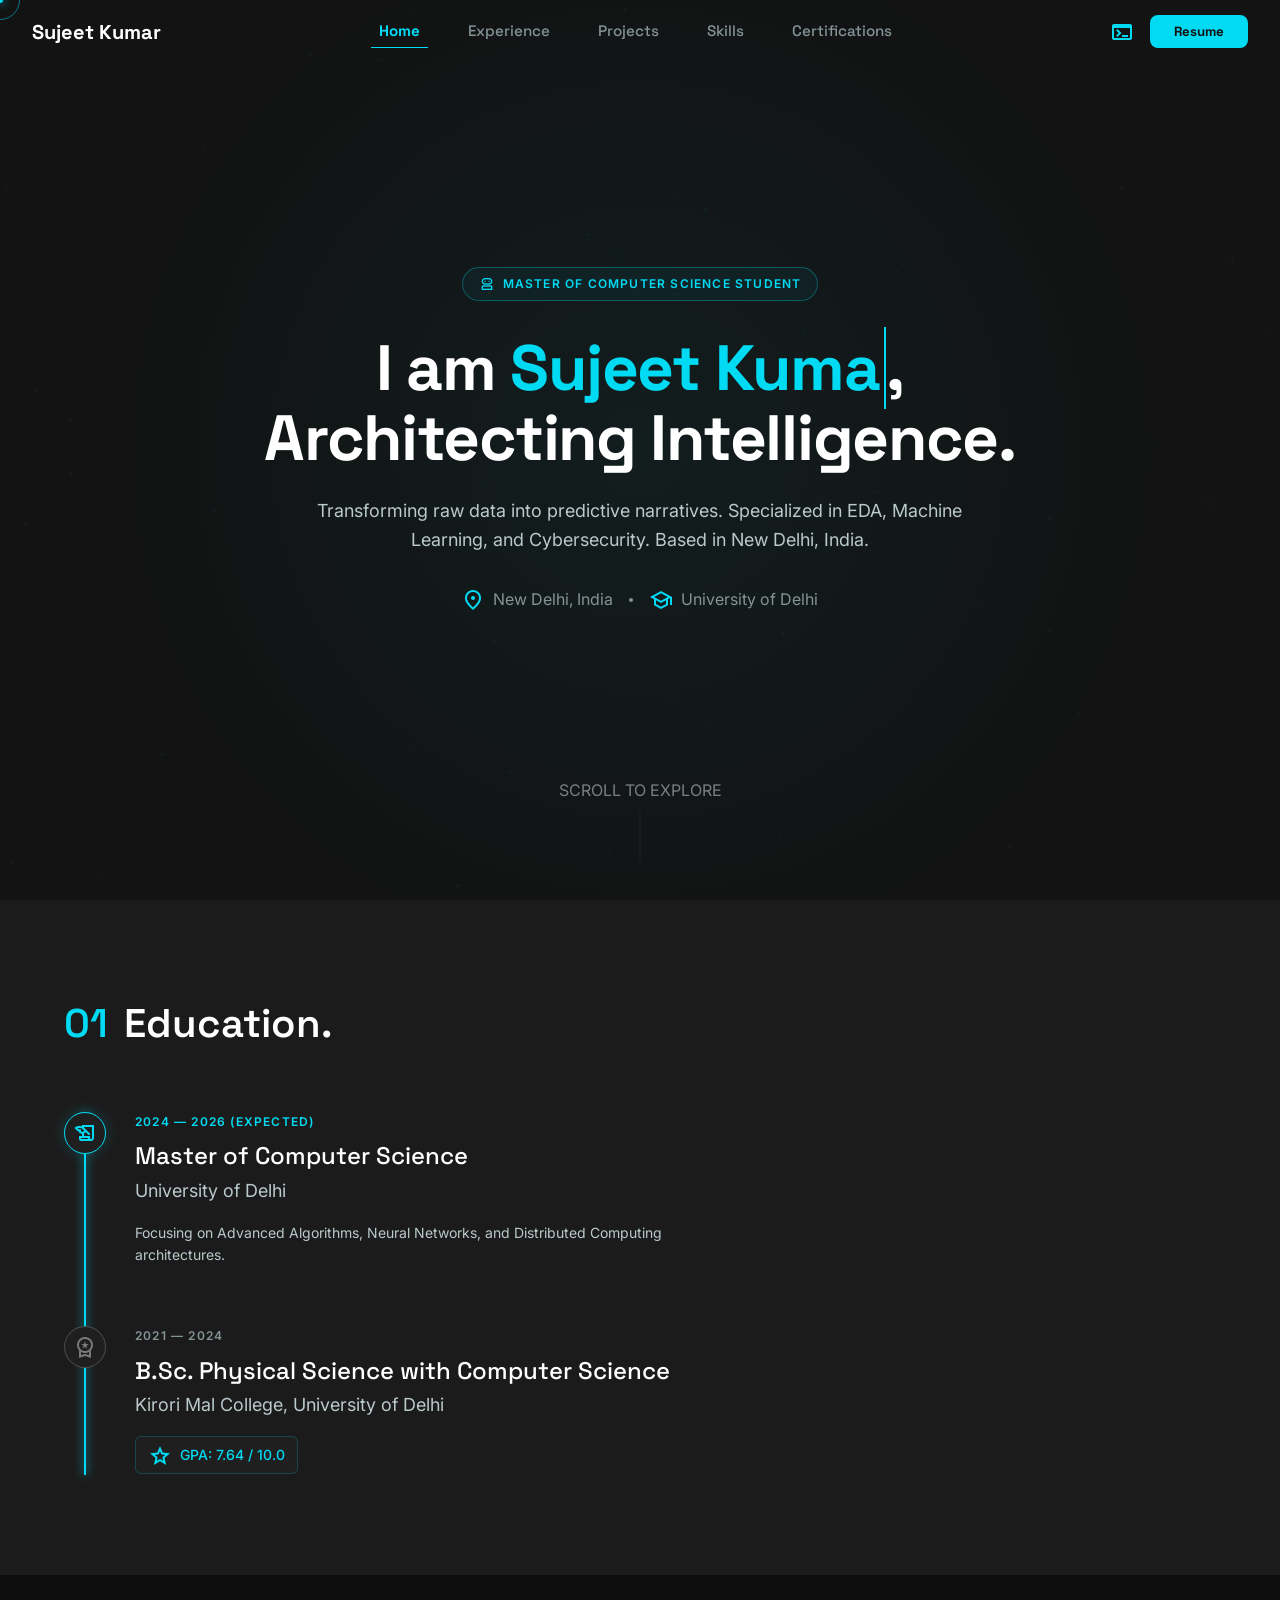
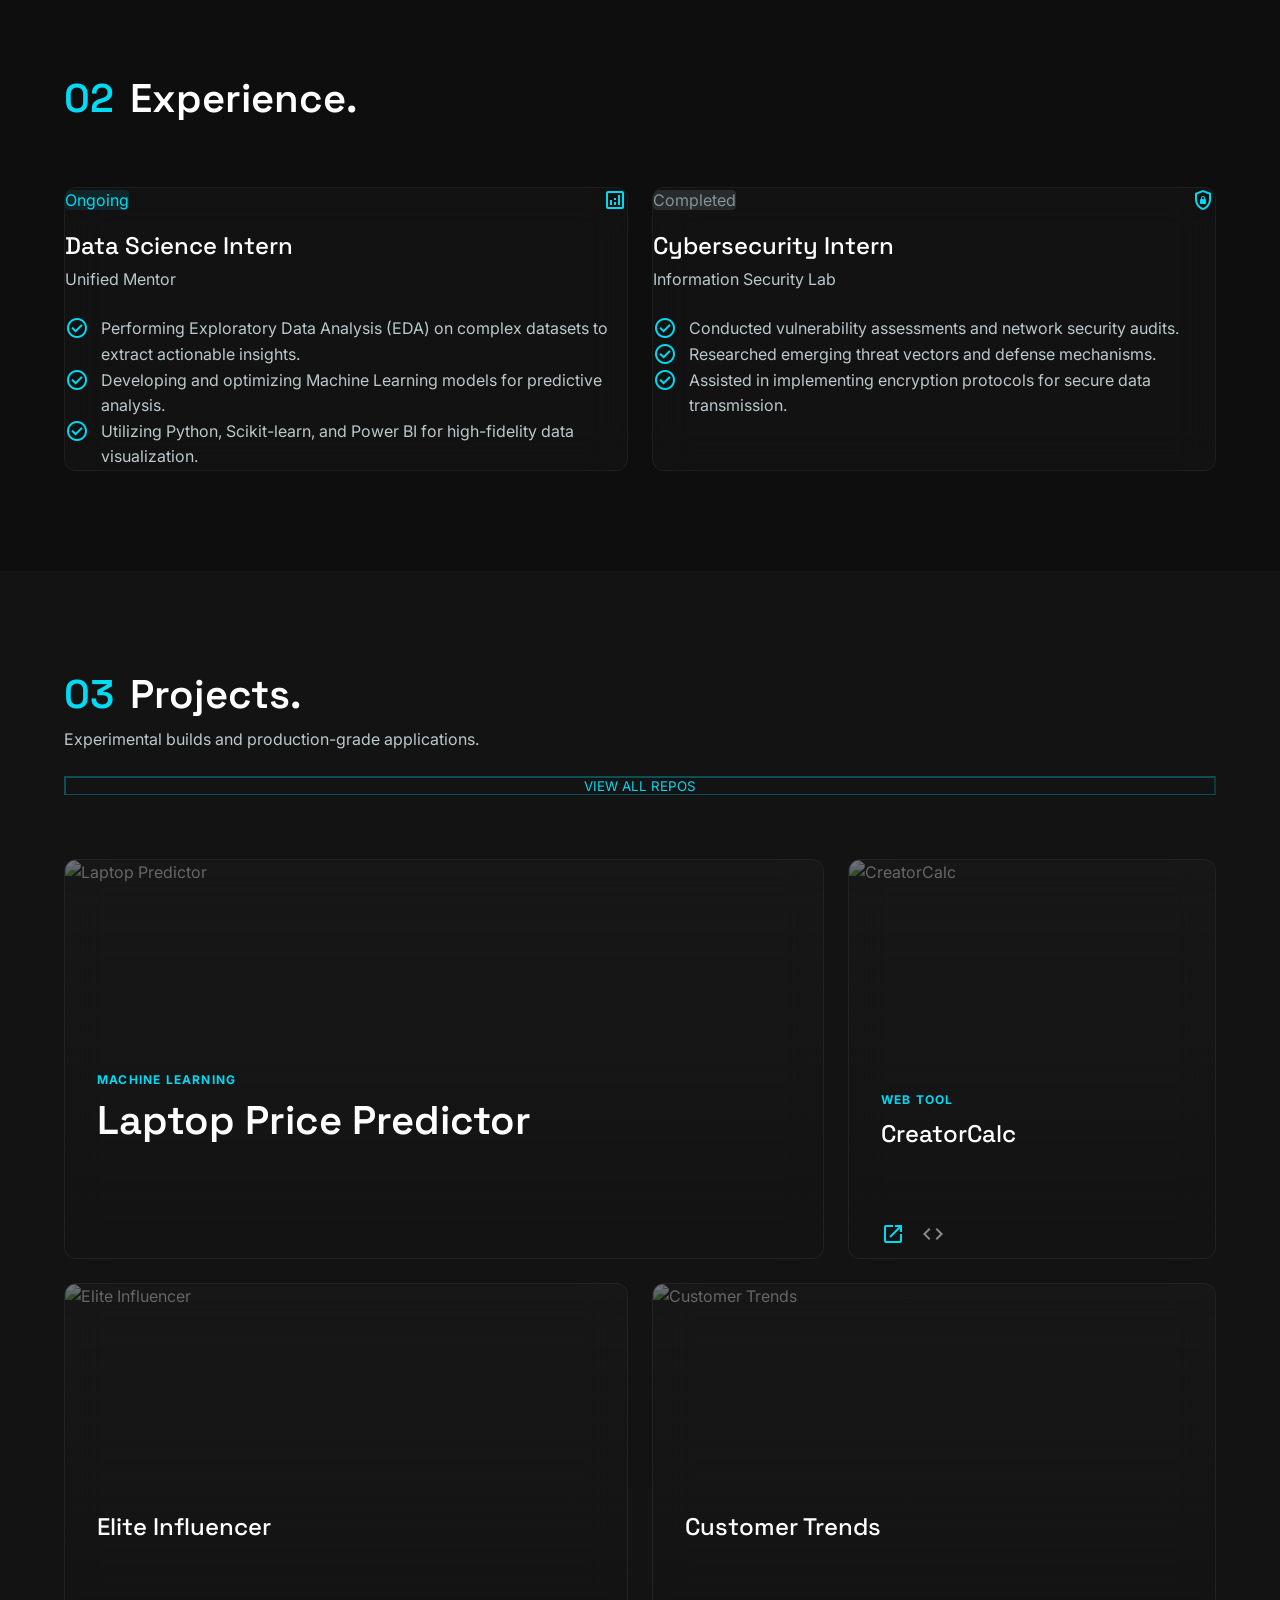
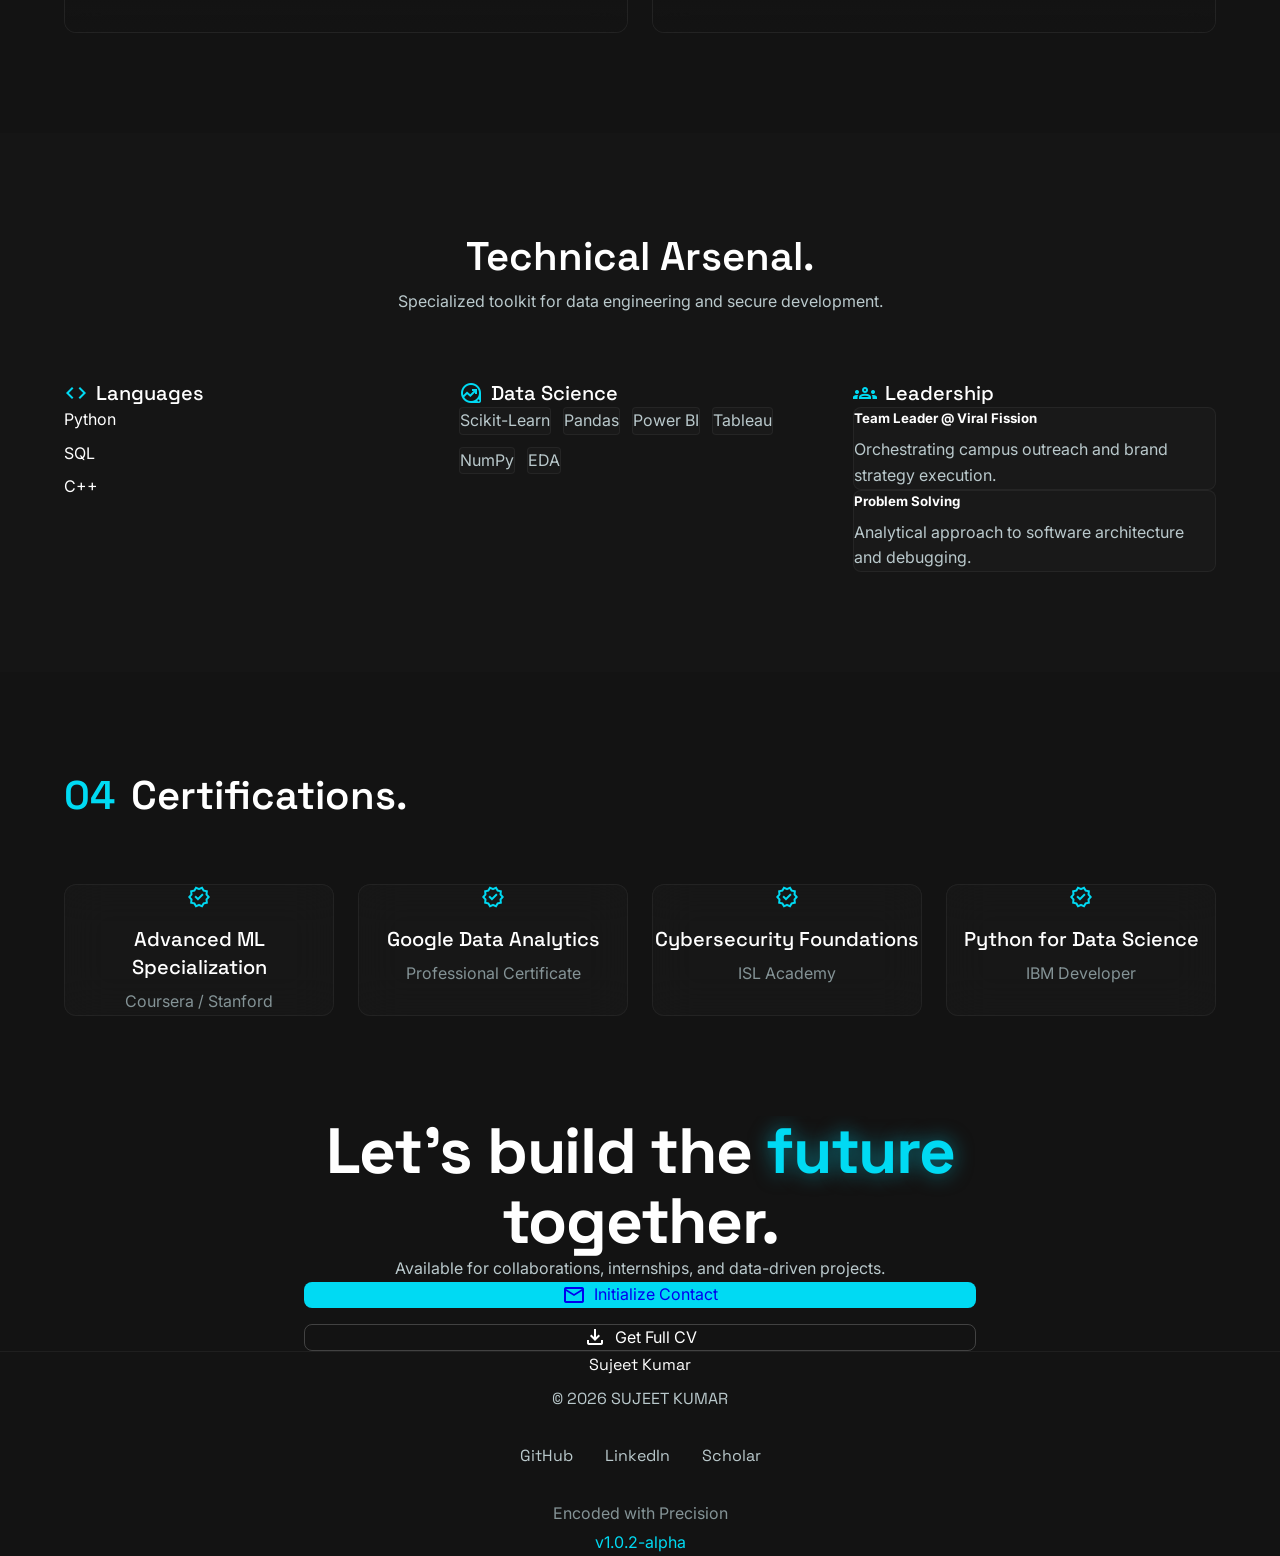
==== index.html @ 9263937b "Initial commit - Neural Core Portfolio" ====
<!DOCTYPE html>
<html lang="en" class="dark">
<head>
    <meta charset="UTF-8">
    <meta name="viewport" content="width=device-width, initial-scale=1.0">
    <title>Sujeet Kumar | AI Portfolio</title>
    <link href="https://fonts.googleapis.com/css2?family=Space+Grotesk:wght@300;400;500;600;700&family=Inter:wght@400;500;600&display=swap" rel="stylesheet">
    <link href="https://fonts.googleapis.com/css2?family=Material+Symbols+Outlined:wght,FILL@100..700,0..1&display=swap" rel="stylesheet">
    <link rel="stylesheet" href="styles.css">
</head>
<body>
    <div class="cursor-dot"></div>
    <div class="cursor-outline"></div>
    
    <div class="bg-overlay"></div>
    <canvas id="bg-canvas"></canvas>

    <!-- Navigation -->
    <header class="navbar">
        <div class="nav-content">
            <div class="logo font-headline">Sujeet Kumar</div>
            <nav class="nav-links font-headline">
                <a href="#home" class="active">Home</a>
                <a href="#experience">Experience</a>
                <a href="#projects">Projects</a>
                <a href="#skills">Skills</a>
                <a href="#certifications">Certifications</a>
            </nav>
            <div class="nav-actions">
                <span class="material-symbols-outlined text-primary cursor-pointer terminal-icon hover-scale">terminal</span>
                <button class="btn primary-btn font-headline">Resume</button>
                <div class="menu-btn"><span class="hamburger"></span></div>
            </div>
        </div>
    </header>

    <main>
        <!-- Hero Section -->
        <section id="home" class="hero section-padding">
            <div class="hero-content reveal">
                <div class="badge font-inter glass-card hover-glow">
                    <span class="material-symbols-outlined">robot_2</span>
                    Master of Computer Science Student
                </div>
                <h1 class="headline-xl font-headline text-white mt-8 mb-6">
                    I am <span class="text-primary typing-text">Sujeet Kumar</span>,<br>Architecting Intelligence.
                </h1>
                <p class="body-lg text-muted max-w-2xl mx-auto font-inter">
                    Transforming raw data into predictive narratives. Specialized in EDA, Machine Learning, and Cybersecurity. Based in New Delhi, India.
                </p>
                <div class="hero-location font-inter reveal delay-1 mt-8 flex flex-wrap justify-center items-center gap-4 text-sm text-outline">
                    <div class="flex items-center gap-2"><span class="material-symbols-outlined text-primary text-lg">location_on</span> New Delhi, India</div>
                    <div class="dot"></div>
                    <div class="flex items-center gap-2"><span class="material-symbols-outlined text-primary text-lg">school</span> University of Delhi</div>
                </div>
            </div>
            <div class="scroll-indicator">
                <span class="font-inter text-xs tracking-widest text-muted">SCROLL TO EXPLORE</span>
                <div class="scroll-line mt-2">
                    <div class="scroll-line-fill"></div>
                </div>
            </div>
        </section>

        <!-- Education Section -->
        <section id="education" class="education section-padding bg-surface-container-low">
            <div class="max-w-container mx-auto">
                <h2 class="headline-lg font-headline text-white flex items-center gap-4 mb-16 reveal">
                    <span class="text-primary">01</span> Education.
                </h2>
                
                <div class="timeline">
                    <div class="timeline-line-anim"></div>
                    
                    <div class="timeline-item reveal tilt-card">
                        <div class="timeline-icon active-icon">
                            <span class="material-symbols-outlined text-primary">history_edu</span>
                        </div>
                        <div class="timeline-content">
                            <span class="timeline-date">2024 — 2026 (Expected)</span>
                            <h3 class="headline-md font-headline text-white">Master of Computer Science</h3>
                            <p class="body-lg font-inter text-muted mt-1">University of Delhi</p>
                            <p class="timeline-desc text-muted opacity-80">Focusing on Advanced Algorithms, Neural Networks, and Distributed Computing architectures.</p>
                        </div>
                    </div>
                    
                    <div class="timeline-item reveal delay-1 tilt-card">
                        <div class="timeline-icon">
                            <span class="material-symbols-outlined text-white-40">workspace_premium</span>
                        </div>
                        <div class="timeline-content">
                            <span class="timeline-date inactive">2021 — 2024</span>
                            <h3 class="headline-md font-headline text-white">B.Sc. Physical Science with Computer Science</h3>
                            <p class="body-lg font-inter text-muted mt-1">Kirori Mal College, University of Delhi</p>
                            <div class="gpa-badge">
                                <span class="material-symbols-outlined text-base">grade</span> GPA: 7.64 / 10.0
                            </div>
                        </div>
                    </div>
                </div>
                
            </div>
        </section>

        <!-- Experience Section -->
        <section id="experience" class="experience section-padding bg-surface-container-lowest">
            <div class="max-w-container mx-auto">
                <h2 class="headline-lg font-headline text-white flex items-center gap-4 mb-16 reveal">
                    <span class="text-primary">02</span> Experience.
                </h2>
                <div class="grid md-grid-2 gap-6">
                    <div class="glass-card exp-card p-8 rounded-xl reveal tilt-card hover-glow group transition-all duration-500 relative overflow-hidden">
                        <div class="flex justify-between items-start mb-6 relative z-10">
                            <div>
                                <span class="status-badge active font-inter text-xs font-bold uppercase tracking-widest bg-primary-10 text-primary px-3 py-1 rounded">Ongoing</span>
                                <h3 class="headline-md font-headline text-white mt-4">Data Science Intern</h3>
                                <p class="font-inter font-medium text-muted mt-1">Unified Mentor</p>
                            </div>
                            <span class="material-symbols-outlined text-primary text-4xl opacity-20 group-hover-opacity-100 transition-opacity">analytics</span>
                        </div>
                        <ul class="space-y-4 font-inter text-muted relative z-10 text-sm">
                            <li class="flex gap-3"><span class="material-symbols-outlined text-primary text-lg mt-0.5">check_circle</span> Performing Exploratory Data Analysis (EDA) on complex datasets to extract actionable insights.</li>
                            <li class="flex gap-3"><span class="material-symbols-outlined text-primary text-lg mt-0.5">check_circle</span> Developing and optimizing Machine Learning models for predictive analysis.</li>
                            <li class="flex gap-3"><span class="material-symbols-outlined text-primary text-lg mt-0.5">check_circle</span> Utilizing Python, Scikit-learn, and Power BI for high-fidelity data visualization.</li>
                        </ul>
                        <div class="card-glow"></div>
                    </div>
                    
                    <div class="glass-card exp-card p-8 rounded-xl reveal delay-1 tilt-card hover-glow group transition-all duration-500 relative overflow-hidden">
                        <div class="flex justify-between items-start mb-6 relative z-10">
                            <div>
                                <span class="status-badge completed font-inter text-xs font-bold uppercase tracking-widest bg-outline-20 text-outline px-3 py-1 rounded">Completed</span>
                                <h3 class="headline-md font-headline text-white mt-4">Cybersecurity Intern</h3>
                                <p class="font-inter font-medium text-muted mt-1">Information Security Lab</p>
                            </div>
                            <span class="material-symbols-outlined text-primary text-4xl opacity-20 group-hover-opacity-100 transition-opacity">shield_lock</span>
                        </div>
                        <ul class="space-y-4 font-inter text-muted relative z-10 text-sm">
                            <li class="flex gap-3"><span class="material-symbols-outlined text-primary text-lg mt-0.5">check_circle</span> Conducted vulnerability assessments and network security audits.</li>
                            <li class="flex gap-3"><span class="material-symbols-outlined text-primary text-lg mt-0.5">check_circle</span> Researched emerging threat vectors and defense mechanisms.</li>
                            <li class="flex gap-3"><span class="material-symbols-outlined text-primary text-lg mt-0.5">check_circle</span> Assisted in implementing encryption protocols for secure data transmission.</li>
                        </ul>
                        <div class="card-glow"></div>
                    </div>
                </div>
            </div>
        </section>

        <!-- Projects Section -->
        <section id="projects" class="projects section-padding">
            <div class="max-w-container mx-auto">
                <div class="flex flex-col md-flex-row justify-between items-end mb-16 reveal">
                    <div>
                        <h2 class="headline-lg font-headline text-white flex items-center gap-4">
                            <span class="text-primary">03</span> Projects.
                        </h2>
                        <p class="font-inter text-muted mt-2">Experimental builds and production-grade applications.</p>
                    </div>
                    <button class="font-inter text-primary border-b border-primary-30 hover-border-primary transition-colors text-xs font-bold uppercase tracking-widest mt-6 md-mt-0 pb-1 bg-transparent cursor-pointer">VIEW ALL REPOS</button>
                </div>
                
                <div class="bento-grid">
                    <!-- Project 1 -->
                    <div class="bento-item bento-large glass-card rounded-xl overflow-hidden group reveal tilt-card">
                        <img src="https://images.unsplash.com/photo-1677442136019-21780ecad995?ixlib=rb-4.0.3&auto=format&fit=crop&w=1200&q=80" alt="Laptop Predictor" class="bento-img">
                        <div class="bento-overlay">
                            <div class="bento-content">
                                <span class="bento-category text-primary">Machine Learning</span>
                                <h3 class="headline-lg font-headline text-white">Laptop Price Predictor</h3>
                                <p class="bento-desc font-inter text-muted max-w-lg">An end-to-end ML application predicting market values using regression analysis with 92% accuracy.</p>
                                <div class="bento-tags">
                                    <span class="skill-pill">Python</span>
                                    <span class="skill-pill">Scikit-Learn</span>
                                    <span class="skill-pill">Streamlit</span>
                                </div>
                            </div>
                        </div>
                        <div class="card-glow"></div>
                    </div>
                    
                    <!-- Project 2 -->
                    <div class="bento-item bento-small glass-card rounded-xl overflow-hidden group reveal delay-1 tilt-card">
                        <img src="https://images.unsplash.com/photo-1551288049-bebda4e38f71?ixlib=rb-4.0.3&auto=format&fit=crop&w=800&q=80" alt="CreatorCalc" class="bento-img">
                        <div class="bento-overlay">
                            <div class="bento-content">
                                <span class="bento-category text-primary">Web Tool</span>
                                <h3 class="headline-md font-headline text-white">CreatorCalc</h3>
                                <p class="bento-desc font-inter text-sm text-muted">Revenue projection engine for digital creators.</p>
                                <div class="bento-links">
                                    <span class="material-symbols-outlined text-primary cursor-pointer hover-scale">open_in_new</span>
                                    <span class="material-symbols-outlined text-white-50 cursor-pointer hover-text-white hover-scale">code</span>
                                </div>
                            </div>
                        </div>
                        <div class="card-glow"></div>
                    </div>
                    
                    <!-- Project 3 -->
                    <div class="bento-item bento-medium glass-card rounded-xl overflow-hidden group reveal delay-2 tilt-card">
                        <img src="https://images.unsplash.com/photo-1620712943543-bcc4688e7485?ixlib=rb-4.0.3&auto=format&fit=crop&w=800&q=80" alt="Elite Influencer" class="bento-img">
                        <div class="bento-overlay">
                            <div class="bento-content">
                                <h3 class="headline-md font-headline text-white">Elite Influencer</h3>
                                <p class="bento-desc font-inter text-muted">Social media engagement analytics platform.</p>
                                <div class="bento-tags">
                                    <span class="skill-pill">React</span>
                                    <span class="skill-pill">Firebase</span>
                                </div>
                            </div>
                        </div>
                        <div class="card-glow"></div>
                    </div>
                    
                    <!-- Project 4 -->
                    <div class="bento-item bento-medium glass-card rounded-xl overflow-hidden group reveal delay-3 tilt-card">
                        <img src="https://images.unsplash.com/photo-1526628953301-3e589a6a8b74?ixlib=rb-4.0.3&auto=format&fit=crop&w=800&q=80" alt="Customer Trends" class="bento-img">
                        <div class="bento-overlay">
                            <div class="bento-content">
                                <h3 class="headline-md font-headline text-white">Customer Trends</h3>
                                <p class="bento-desc font-inter text-muted">Deep-dive EDA on e-commerce behavior patterns.</p>
                                <div class="bento-tags">
                                    <span class="skill-pill">Python</span>
                                    <span class="skill-pill">Matplotlib</span>
                                    <span class="skill-pill">Seaborn</span>
                                </div>
                            </div>
                        </div>
                        <div class="card-glow"></div>
                    </div>
                </div>
            </div>
        </section>

        <!-- Skills Section -->
        <section id="skills" class="skills section-padding bg-surface-container-low-30 relative overflow-hidden">
            <div class="max-w-container mx-auto relative z-10">
                <div class="text-center mb-16 reveal">
                    <h2 class="headline-lg font-headline text-white">Technical Arsenal.</h2>
                    <p class="font-inter text-muted mt-2">Specialized toolkit for data engineering and secure development.</p>
                </div>
                
                <div class="grid md-grid-3 gap-8">
                    <!-- Languages -->
                    <div class="skill-category space-y-6 reveal tilt-card relative">
                        <h4 class="headline-sm font-headline text-white flex items-center gap-2">
                            <span class="material-symbols-outlined text-primary">code</span> Languages
                        </h4>
                        <div class="space-y-5">
                            <div class="progress-bar-container">
                                <div class="flex justify-between font-inter text-sm mb-2">
                                    <span class="font-medium text-white">Python</span>
                                </div>
                                <div class="w-full bg-white-5 h-1.5 rounded-full overflow-hidden relative">
                                    <div class="progress-fill h-full bg-primary absolute left-0 top-0 w-0" data-width="90%" style="box-shadow: 0 0 10px var(--primary);"></div>
                                </div>
                            </div>
                            <div class="progress-bar-container">
                                <div class="flex justify-between font-inter text-sm mb-2">
                                    <span class="font-medium text-white">SQL</span>
                                </div>
                                <div class="w-full bg-white-5 h-1.5 rounded-full overflow-hidden relative">
                                    <div class="progress-fill h-full bg-primary absolute left-0 top-0 w-0" data-width="85%" style="box-shadow: 0 0 10px var(--primary);"></div>
                                </div>
                            </div>
                            <div class="progress-bar-container">
                                <div class="flex justify-between font-inter text-sm mb-2">
                                    <span class="font-medium text-white">C++</span>
                                </div>
                                <div class="w-full bg-white-5 h-1.5 rounded-full overflow-hidden relative">
                                    <div class="progress-fill h-full bg-primary absolute left-0 top-0 w-0" data-width="75%" style="box-shadow: 0 0 10px var(--primary);"></div>
                                </div>
                            </div>
                        </div>
                    </div>
                    
                    <!-- Data Science -->
                    <div class="skill-category space-y-6 reveal delay-1 tilt-card relative">
                        <h4 class="headline-sm font-headline text-white flex items-center gap-2">
                            <span class="material-symbols-outlined text-primary">data_exploration</span> Data Science
                        </h4>
                        <div class="flex flex-wrap gap-3">
                            <span class="px-4 py-2 glass-card rounded text-sm text-muted border border-white-5 hover-border-primary-30 hover-text-white hover-bg-white-5 transition-all cursor-default">Scikit-Learn</span>
                            <span class="px-4 py-2 glass-card rounded text-sm text-muted border border-white-5 hover-border-primary-30 hover-text-white hover-bg-white-5 transition-all cursor-default">Pandas</span>
                            <span class="px-4 py-2 glass-card rounded text-sm text-muted border border-white-5 hover-border-primary-30 hover-text-white hover-bg-white-5 transition-all cursor-default">Power BI</span>
                            <span class="px-4 py-2 glass-card rounded text-sm text-muted border border-white-5 hover-border-primary-30 hover-text-white hover-bg-white-5 transition-all cursor-default">Tableau</span>
                            <span class="px-4 py-2 glass-card rounded text-sm text-muted border border-white-5 hover-border-primary-30 hover-text-white hover-bg-white-5 transition-all cursor-default">NumPy</span>
                            <span class="px-4 py-2 glass-card rounded text-sm text-muted border border-white-5 hover-border-primary-30 hover-text-white hover-bg-white-5 transition-all cursor-default">EDA</span>
                        </div>
                    </div>
                    
                    <!-- Leadership -->
                    <div class="skill-category space-y-6 reveal delay-2 tilt-card relative">
                        <h4 class="headline-sm font-headline text-white flex items-center gap-2">
                            <span class="material-symbols-outlined text-primary">groups</span> Leadership
                        </h4>
                        <div class="space-y-4">
                            <div class="p-5 rounded-lg bg-surface-container-high border-l-2 border-primary hover-glow transition-all glass-card">
                                <h5 class="text-white text-sm font-bold font-inter">Team Leader @ Viral Fission</h5>
                                <p class="text-xs text-muted mt-2 font-inter leading-relaxed">Orchestrating campus outreach and brand strategy execution.</p>
                            </div>
                            <div class="p-5 rounded-lg bg-surface-container-high border-l-2 border-primary hover-glow transition-all glass-card">
                                <h5 class="text-white text-sm font-bold font-inter">Problem Solving</h5>
                                <p class="text-xs text-muted mt-2 font-inter leading-relaxed">Analytical approach to software architecture and debugging.</p>
                            </div>
                        </div>
                    </div>
                </div>
            </div>
        </section>

        <!-- Certifications -->
        <section id="certifications" class="certifications section-padding">
            <div class="max-w-container mx-auto">
                <h2 class="headline-lg font-headline text-white flex items-center gap-4 mb-16 reveal">
                    <span class="text-primary">04</span> Certifications.
                </h2>
                <div class="grid md-grid-4 gap-6">
                    <div class="p-6 glass-card border border-white-10 rounded-xl hover-bg-white-5 transition-all flex flex-col items-center text-center reveal tilt-card hover-glow group relative overflow-hidden">
                        <span class="material-symbols-outlined text-primary text-4xl mb-4 group-hover-scale-110 transition-transform">verified</span>
                        <h4 class="headline-sm text-sm text-white font-headline">Advanced ML Specialization</h4>
                        <p class="text-xs text-outline mt-2 font-inter">Coursera / Stanford</p>
                        <div class="card-glow"></div>
                    </div>
                    <div class="p-6 glass-card border border-white-10 rounded-xl hover-bg-white-5 transition-all flex flex-col items-center text-center reveal delay-1 tilt-card hover-glow group relative overflow-hidden">
                        <span class="material-symbols-outlined text-primary text-4xl mb-4 group-hover-scale-110 transition-transform">verified</span>
                        <h4 class="headline-sm text-sm text-white font-headline">Google Data Analytics</h4>
                        <p class="text-xs text-outline mt-2 font-inter">Professional Certificate</p>
                        <div class="card-glow"></div>
                    </div>
                    <div class="p-6 glass-card border border-white-10 rounded-xl hover-bg-white-5 transition-all flex flex-col items-center text-center reveal delay-2 tilt-card hover-glow group relative overflow-hidden">
                        <span class="material-symbols-outlined text-primary text-4xl mb-4 group-hover-scale-110 transition-transform">verified</span>
                        <h4 class="headline-sm text-sm text-white font-headline">Cybersecurity Foundations</h4>
                        <p class="text-xs text-outline mt-2 font-inter">ISL Academy</p>
                        <div class="card-glow"></div>
                    </div>
                    <div class="p-6 glass-card border border-white-10 rounded-xl hover-bg-white-5 transition-all flex flex-col items-center text-center reveal delay-3 tilt-card hover-glow group relative overflow-hidden">
                        <span class="material-symbols-outlined text-primary text-4xl mb-4 group-hover-scale-110 transition-transform">verified</span>
                        <h4 class="headline-sm text-sm text-white font-headline">Python for Data Science</h4>
                        <p class="text-xs text-outline mt-2 font-inter">IBM Developer</p>
                        <div class="card-glow"></div>
                    </div>
                </div>
            </div>
        </section>

        <!-- Contact CTA -->
        <section id="contact" class="contact py-24 px-5 text-center relative overflow-hidden">
            <div class="absolute inset-0 bg-gradient-radial from-primary-10 to-transparent opacity-20 pointer-events-none"></div>
            <div class="max-w-2xl mx-auto space-y-6 relative z-10 reveal">
                <h2 class="headline-xl font-headline text-[48px] text-white leading-tight">Let's build the <span class="text-primary glow-text">future</span> together.</h2>
                <p class="font-inter text-muted text-lg">Available for collaborations, internships, and data-driven projects.</p>
                <div class="pt-8 flex flex-col md-flex-row justify-center gap-4">
                    <a href="mailto:sujeet@example.com" class="px-8 py-4 bg-primary text-background font-inter font-bold rounded-lg hover-scale-105 transition-transform flex items-center justify-center gap-2 shadow-[0_0_20px_rgba(0,218,243,0.4)]" style="text-decoration:none;">
                        <span class="material-symbols-outlined">mail</span> Initialize Contact
                    </a>
                    <a href="#" class="px-8 py-4 border border-white-20 text-white font-inter font-bold rounded-lg hover-bg-white-5 transition-all flex items-center justify-center gap-2 hover-border-white-40" style="text-decoration:none;">
                        <span class="material-symbols-outlined">download</span> Get Full CV
                    </a>
                </div>
            </div>
        </section>
    </main>

    <!-- Footer -->
    <footer class="w-full py-16 px-8 md-px-12 flex flex-col md-flex-row justify-between items-center gap-8 bg-neutral-950 border-t border-white-5 z-10 relative">
        <div class="flex flex-col gap-2 text-center md-text-left">
            <div class="text-lg font-bold text-white font-headline tracking-wider">Sujeet Kumar</div>
            <p class="font-headline text-xs tracking-widest uppercase text-muted">© 2026 SUJEET KUMAR</p>
        </div>
        <div class="flex gap-8 md-gap-12 font-headline text-xs tracking-widest uppercase">
            <a href="#" class="text-muted hover-text-white transition-colors duration-200" style="text-decoration:none;">GitHub</a>
            <a href="#" class="text-muted hover-text-white transition-colors duration-200" style="text-decoration:none;">LinkedIn</a>
            <a href="#" class="text-muted hover-text-white transition-colors duration-200" style="text-decoration:none;">Scholar</a>
        </div>
        <div class="text-center md-text-right">
            <p class="text-[10px] text-outline tracking-widest uppercase font-inter">Encoded with Precision</p>
            <p class="text-xs text-primary font-mono mt-1">v1.0.2-alpha</p>
        </div>
    </footer>

    <script src="script.js"></script>
</body>
</html>
---- styles.css ----
:root {
    /* Neural Core Theme Variables */
    --background: #131313;
    --on-background: #e5e2e1;
    --primary: #00daf3;
    --primary-10: rgba(0, 218, 243, 0.1);
    --primary-20: rgba(0, 218, 243, 0.2);
    --surface-container: #201f1f;
    --surface-container-low: #1c1b1b;
    --surface-container-lowest: #0e0e0e;
    --surface-container-high: #2a2a2a;
    --outline: #849396;
    --outline-20: rgba(132, 147, 150, 0.2);
    --muted: #bac9cc;
    --white-5: rgba(255, 255, 255, 0.05);
    --white-10: rgba(255, 255, 255, 0.1);
    --white-20: rgba(255, 255, 255, 0.2);
    --white-40: rgba(255, 255, 255, 0.4);
    
    --font-headline: 'Space Grotesk', sans-serif;
    --font-inter: 'Inter', sans-serif;
    
    --transition: all 0.4s cubic-bezier(0.25, 0.8, 0.25, 1);
}

* {
    margin: 0;
    padding: 0;
    box-sizing: border-box;
}

html {
    scroll-behavior: smooth;
}

body {
    background-color: var(--background);
    color: var(--on-background);
    font-family: var(--font-inter);
    line-height: 1.6;
    overflow-x: hidden;
    cursor: none; /* Custom cursor */
}

::selection {
    background: var(--primary);
    color: var(--background);
}

/* Custom Cursor */
.cursor-dot, .cursor-outline {
    position: fixed;
    top: 0;
    left: 0;
    transform: translate(-50%, -50%);
    border-radius: 50%;
    z-index: 9999;
    pointer-events: none;
}
.cursor-dot {
    width: 6px;
    height: 6px;
    background-color: var(--primary);
    box-shadow: 0 0 10px var(--primary);
}
.cursor-outline {
    width: 40px;
    height: 40px;
    border: 1px solid rgba(0, 218, 243, 0.5);
    transition: width 0.2s, height 0.2s, background-color 0.2s;
}
.cursor-hover .cursor-outline {
    width: 60px;
    height: 60px;
    background-color: rgba(0, 218, 243, 0.1);
    border-color: transparent;
}

/* Backgrounds */
.bg-overlay {
    position: fixed;
    top: 0;
    left: 0;
    width: 100vw;
    height: 100vh;
    background: radial-gradient(circle at center, rgba(0, 218, 243, 0.05) 0%, transparent 70%);
    z-index: -2;
}
#bg-canvas {
    position: fixed;
    top: 0;
    left: 0;
    width: 100vw;
    height: 100vh;
    z-index: -1;
    opacity: 0.15;
}

/* Typography Utilities */
.font-headline { font-family: var(--font-headline); }
.font-inter { font-family: var(--font-inter); }
.text-primary { color: var(--primary); }
.text-muted { color: var(--muted); }
.text-outline { color: var(--outline); }
.text-white { color: #fff; }
.text-white-40 { color: var(--white-40); }
.text-white-50 { color: rgba(255, 255, 255, 0.5); }

.headline-xl { font-size: 64px; line-height: 1.1; font-weight: 700; letter-spacing: -0.02em; }
.headline-lg { font-size: 40px; line-height: 1.2; font-weight: 600; }
.headline-md { font-size: 24px; line-height: 1.4; font-weight: 500; }
.headline-sm { font-size: 20px; line-height: 1.4; font-weight: 500; }
.body-lg { font-size: 18px; font-weight: 400; }
.body-md { font-size: 16px; font-weight: 400; }

.glow-text {
    text-shadow: 0 0 20px rgba(0, 218, 243, 0.5);
}

/* Layout Utilities */
.section-padding { padding: 100px 5%; }
.max-w-container { max-width: 1280px; width: 100%; margin: 0 auto; }
.max-w-2xl { max-width: 42rem; }
.mx-auto { margin-left: auto; margin-right: auto; }
.flex { display: flex; }
.flex-col { flex-direction: column; }
.flex-wrap { flex-wrap: wrap; }
.items-center { align-items: center; }
.justify-center { justify-content: center; }
.justify-between { justify-content: space-between; }
.gap-2 { gap: 0.5rem; } .gap-3 { gap: 0.75rem; } .gap-4 { gap: 1rem; } .gap-6 { gap: 1.5rem; } .gap-8 { gap: 2rem; }
.w-full { width: 100%; } .h-full { height: 100%; }
.relative { position: relative; } .absolute { position: absolute; } .inset-0 { top: 0; right: 0; bottom: 0; left: 0; }
.z-10 { z-index: 10; }
.overflow-hidden { overflow: hidden; }
.text-center { text-align: center; }
.block { display: block; }
.mt-1 { margin-top: 0.25rem; } .mt-2 { margin-top: 0.5rem; } .mt-4 { margin-top: 1rem; } .mt-6 { margin-top: 1.5rem; } .mt-8 { margin-top: 2rem; } .mt-16 { margin-top: 4rem; }
.mb-2 { margin-bottom: 0.5rem; } .mb-4 { margin-bottom: 1rem; } .mb-6 { margin-bottom: 1.5rem; } .mb-16 { margin-bottom: 4rem; }

/* Grid Utilities */
.grid { display: grid; }
.md-grid-2 { grid-template-columns: repeat(auto-fit, minmax(300px, 1fr)); }
.md-grid-3 { grid-template-columns: repeat(auto-fit, minmax(280px, 1fr)); }
.md-grid-4 { grid-template-columns: repeat(auto-fit, minmax(220px, 1fr)); }

/* Colors & Backgrounds Utilities */
.bg-background { background-color: var(--background); }
.bg-surface-container { background-color: var(--surface-container); }
.bg-surface-container-low { background-color: var(--surface-container-low); }
.bg-surface-container-low-30 { background-color: rgba(28, 27, 27, 0.3); }
.bg-surface-container-lowest { background-color: var(--surface-container-lowest); }
.bg-surface-container-high { background-color: var(--surface-container-high); }
.bg-primary { background-color: var(--primary); }
.bg-primary-10 { background-color: var(--primary-10); }
.bg-white-5 { background-color: var(--white-5); }
.bg-outline-20 { background-color: var(--outline-20); }
.bg-transparent { background-color: transparent; }

/* Borders & Rounded */
.rounded { border-radius: 0.25rem; }
.rounded-lg { border-radius: 0.5rem; }
.rounded-xl { border-radius: 0.75rem; }
.rounded-full { border-radius: 9999px; }
.border { border-width: 1px; border-style: solid; }
.border-b { border-bottom-width: 1px; border-bottom-style: solid; }
.border-l { border-left-width: 1px; border-left-style: solid; }
.border-l-2 { border-left-width: 2px; border-left-style: solid; }
.border-t { border-top-width: 1px; border-top-style: solid; }

.border-white-5 { border-color: var(--white-5); }
.border-white-10 { border-color: var(--white-10); }
.border-white-20 { border-color: var(--white-20); }
.border-primary { border-color: var(--primary); }
.border-primary-20 { border-color: var(--primary-20); }
.border-primary-30 { border-color: rgba(0, 218, 243, 0.3); }

/* Components */
.glass-card {
    background: rgba(255, 255, 255, 0.02);
    backdrop-filter: blur(20px);
    -webkit-backdrop-filter: blur(20px);
    border: 1px solid rgba(255, 255, 255, 0.05);
}

.hover-glow:hover {
    box-shadow: 0 0 20px rgba(0, 218, 243, 0.15);
    border-color: rgba(0, 218, 243, 0.4);
}

.tilt-card {
    transform-style: preserve-3d;
    transform: perspective(1000px);
}

.card-glow {
    position: absolute;
    top: -50%;
    left: -50%;
    width: 200%;
    height: 200%;
    background: radial-gradient(circle at center, rgba(0, 218, 243, 0.1) 0%, transparent 50%);
    opacity: 0;
    transition: opacity 0.5s;
    pointer-events: none;
    mix-blend-mode: screen;
    z-index: 1;
}

.tilt-card:hover .card-glow { opacity: 1; }

.material-symbols-outlined {
    font-variation-settings: 'FILL' 0, 'wght' 400, 'GRAD' 0, 'opsz' 24;
}

.hover-scale { transition: transform 0.3s; }
.hover-scale:hover { transform: scale(1.1); }
.hover-scale-105:hover { transform: scale(1.05); }

/* Hover effects */
.hover-border-primary:hover { border-color: var(--primary); }
.hover-border-primary-30:hover { border-color: rgba(0, 218, 243, 0.3); }
.hover-text-white:hover { color: #fff; }
.hover-bg-white-5:hover { background-color: var(--white-5); }
.hover-border-white-40:hover { border-color: var(--white-40); }

.cursor-pointer { cursor: pointer; }

/* Buttons */
.btn {
    padding: 8px 24px;
    border-radius: 8px;
    font-weight: 700;
    cursor: pointer;
    transition: var(--transition);
    border: none;
}
.primary-btn {
    background: var(--primary);
    color: var(--background);
}
.primary-btn:hover {
    box-shadow: 0 0 15px var(--primary);
    transform: translateY(-2px);
}

/* Navbar */
.navbar {
    position: fixed;
    top: 0;
    width: 100%;
    height: 64px;
    z-index: 50;
    display: flex;
    justify-content: center;
    transition: var(--transition);
    border-bottom: 1px solid transparent;
}
.navbar.scrolled {
    background: rgba(10, 10, 10, 0.8);
    backdrop-filter: blur(12px);
    border-bottom-color: rgba(255, 255, 255, 0.1);
    box-shadow: 0 0 15px rgba(0, 218, 243, 0.1);
}
.nav-content {
    max-width: 1400px;
    width: 100%;
    padding: 0 2rem;
    display: flex;
    justify-content: space-between;
    align-items: center;
    height: 100%;
}
.logo { font-size: 1.25rem; font-weight: 900; tracking: -0.05em; color: #fff; }
.nav-links { display: flex; gap: 2rem; }
.nav-links a {
    color: var(--outline);
    text-decoration: none;
    font-weight: 500;
    font-size: 0.95rem;
    padding: 0.25rem 0.5rem;
    transition: var(--transition);
    border-bottom: 1px solid transparent;
}
.nav-links a:hover, .nav-links a.active {
    color: var(--primary);
}
.nav-links a.active {
    border-bottom-color: var(--primary);
    font-weight: 700;
}
.nav-actions { display: flex; align-items: center; gap: 1rem; }
.menu-btn { display: none; }

/* Hero */
.hero {
    min-height: 100vh;
    display: flex;
    flex-col: column;
    align-items: center;
    justify-content: center;
    text-align: center;
    position: relative;
    padding-top: 80px;
}
.badge {
    display: inline-flex;
    align-items: center;
    gap: 8px;
    padding: 6px 16px;
    border-radius: 9999px;
    color: var(--primary);
    border: 1px solid rgba(0, 218, 243, 0.3);
    background: rgba(0, 218, 243, 0.05);
    font-size: 12px;
    font-weight: 600;
    text-transform: uppercase;
    letter-spacing: 0.1em;
}
.badge .material-symbols-outlined { font-size: 16px; }

.typing-text { border-right: 2px solid var(--primary); animation: blink 1s step-end infinite; padding-right: 5px; }
@keyframes blink { 50% { border-color: transparent; } }

.dot { width: 4px; height: 4px; border-radius: 50%; background: var(--outline); }

.scroll-indicator {
    position: absolute;
    bottom: 40px;
    left: 50%;
    transform: translateX(-50%);
    display: flex;
    flex-direction: column;
    align-items: center;
    opacity: 0.6;
}
.scroll-line {
    width: 1px;
    height: 48px;
    background: rgba(255, 255, 255, 0.1);
    position: relative;
    overflow: hidden;
}
.scroll-line-fill {
    position: absolute;
    top: -100%;
    left: 0;
    width: 100%;
    height: 100%;
    background: linear-gradient(to bottom, transparent, var(--primary));
    animation: drop 2s infinite;
}
@keyframes drop {
    0% { top: -100%; }
    100% { top: 100%; }
}

/* -------------------------------------
 *  CLEAN EDUCATION TIMELINE
 * ------------------------------------- */
.timeline {
    position: relative;
    margin-left: 20px;
    padding-left: 50px;
    border-left: 1px solid var(--white-10);
    display: flex;
    flex-direction: column;
    gap: 60px;
}
.timeline-line-anim {
    position: absolute;
    left: -1px;
    top: 0;
    width: 2px;
    height: 0%;
    background: var(--primary);
    box-shadow: 0 0 10px var(--primary);
    transition: height 1s ease-out;
}
.timeline-item {
    position: relative;
    transition: transform 0.3s;
}
.timeline-item:hover {
    transform: translateX(10px);
}
.timeline-icon {
    position: absolute;
    left: -71px; /* 50px padding + 21px (half icon size) + 1px border */
    top: 0;
    width: 42px;
    height: 42px;
    border-radius: 50%;
    background: var(--surface-container);
    border: 1px solid var(--white-20);
    display: flex;
    justify-content: center;
    align-items: center;
    z-index: 10;
    transition: var(--transition);
}
.timeline-icon.active-icon {
    border-color: var(--primary);
    box-shadow: 0 0 15px rgba(0, 218, 243, 0.2);
}
.timeline-item:hover .timeline-icon {
    border-color: var(--primary);
    transform: scale(1.1);
}
.timeline-date {
    display: block;
    font-family: var(--font-inter);
    color: var(--primary);
    font-size: 12px;
    font-weight: 600;
    letter-spacing: 0.1em;
    text-transform: uppercase;
    margin-bottom: 8px;
}
.timeline-date.inactive {
    color: var(--outline);
}
.timeline-desc {
    margin-top: 16px;
    max-width: 600px;
    font-size: 14px;
    line-height: 1.6;
}
.gpa-badge {
    display: inline-flex;
    align-items: center;
    gap: 8px;
    padding: 6px 12px;
    border-radius: 6px;
    background: var(--surface-container);
    color: var(--primary);
    font-size: 14px;
    font-weight: 500;
    margin-top: 16px;
    border: 1px solid var(--primary-20);
}


/* -------------------------------------
 *  CLEAN BENTO GRID (SELECTED WORKS)
 * ------------------------------------- */
.bento-grid {
    display: grid;
    grid-template-columns: repeat(12, 1fr);
    grid-auto-rows: minmax(350px, auto);
    gap: 24px;
}

/* Grid Cell Sizes */
.bento-large {
    grid-column: span 8;
    grid-row: span 1;
    min-height: 400px;
}
.bento-small {
    grid-column: span 4;
    grid-row: span 1;
    min-height: 400px;
}
.bento-medium {
    grid-column: span 6;
    grid-row: span 1;
    min-height: 350px;
}

.bento-item {
    position: relative;
    padding: 0;
    display: flex;
    flex-direction: column;
}

.bento-img {
    width: 100%;
    height: 100%;
    object-fit: cover;
    opacity: 0.4;
    transition: transform 0.7s cubic-bezier(0.25, 0.8, 0.25, 1), opacity 0.4s;
    position: absolute;
    top: 0;
    left: 0;
}

.bento-item:hover .bento-img {
    transform: scale(1.1);
    opacity: 0.6;
}

.bento-overlay {
    position: absolute;
    inset: 0;
    background: linear-gradient(to top, rgba(19, 19, 19, 0.95) 0%, rgba(19, 19, 19, 0.4) 50%, transparent 100%);
    display: flex;
    flex-direction: column;
    justify-content: flex-end;
    padding: 32px;
    z-index: 10;
}

.bento-content {
    transform: translateY(20px);
    transition: transform 0.5s cubic-bezier(0.25, 0.8, 0.25, 1);
}

.bento-item:hover .bento-content {
    transform: translateY(0);
}

.bento-category {
    font-family: var(--font-inter);
    font-size: 12px;
    font-weight: 700;
    letter-spacing: 0.1em;
    text-transform: uppercase;
    display: block;
    margin-bottom: 8px;
}

.bento-desc {
    margin-top: 8px;
    opacity: 0;
    transition: opacity 0.5s;
    line-height: 1.5;
}

.bento-item:hover .bento-desc {
    opacity: 1;
}

.bento-tags {
    display: flex;
    flex-wrap: wrap;
    gap: 8px;
    margin-top: 16px;
    opacity: 0;
    transition: opacity 0.5s;
}

.bento-item:hover .bento-tags {
    opacity: 1;
}

.bento-links {
    display: flex;
    gap: 16px;
    margin-top: 16px;
}

.bento-links span {
    cursor: pointer;
    transition: color 0.3s, transform 0.3s;
}

.skill-pill {
    padding: 4px 8px;
    background: rgba(255, 255, 255, 0.05);
    border: 1px solid rgba(255, 255, 255, 0.1);
    border-radius: 4px;
    font-family: monospace;
    font-size: 12px;
    color: var(--on-background);
}


/* Animations */
.reveal {
    opacity: 0;
    transform: translateY(40px);
    transition: all 0.8s cubic-bezier(0.25, 0.8, 0.25, 1);
}
.reveal.active {
    opacity: 1;
    transform: translateY(0);
}
.delay-1 { transition-delay: 0.15s; }
.delay-2 { transition-delay: 0.3s; }
.delay-3 { transition-delay: 0.45s; }


/* Responsive adjustments */
@media (max-width: 1024px) {
    .headline-xl { font-size: 48px; }
    
    .bento-grid {
        grid-template-columns: repeat(8, 1fr);
    }
    .bento-large { grid-column: span 8; }
    .bento-small { grid-column: span 8; }
    .bento-medium { grid-column: span 4; }
}

@media (max-width: 768px) {
    .headline-xl { font-size: 36px; }
    .nav-links { display: none; }
    .menu-btn {
        display: block;
        width: 24px; height: 2px; background: #fff; position: relative;
    }
    .menu-btn::before, .menu-btn::after {
        content: ''; position: absolute; width: 24px; height: 2px; background: #fff;
    }
    .menu-btn::before { top: -6px; } .menu-btn::after { top: 6px; }
    
    .md-grid-2, .md-grid-3, .md-grid-4 { grid-template-columns: 1fr; }
    
    .bento-grid { grid-template-columns: 1fr; }
    .bento-large, .bento-small, .bento-medium {
        grid-column: span 1;
        grid-row: span 1;
        min-height: 350px;
    }
    
    .timeline { margin-left: 10px; padding-left: 30px; }
    .timeline-icon { left: -51px; width: 40px; height: 40px; }
    .timeline-icon span { font-size: 18px; }
    
    .flex-col { flex-direction: column; }
    .md-flex-row { flex-direction: column; }
    .md-text-left { text-align: center; }
    .md-text-right { text-align: center; }
    .md-gap-12 { gap: 1rem; }
    .md-px-12 { padding-left: 2rem; padding-right: 2rem; }
    
    .cursor-dot, .cursor-outline { display: none; }
    body { cursor: auto; }
}
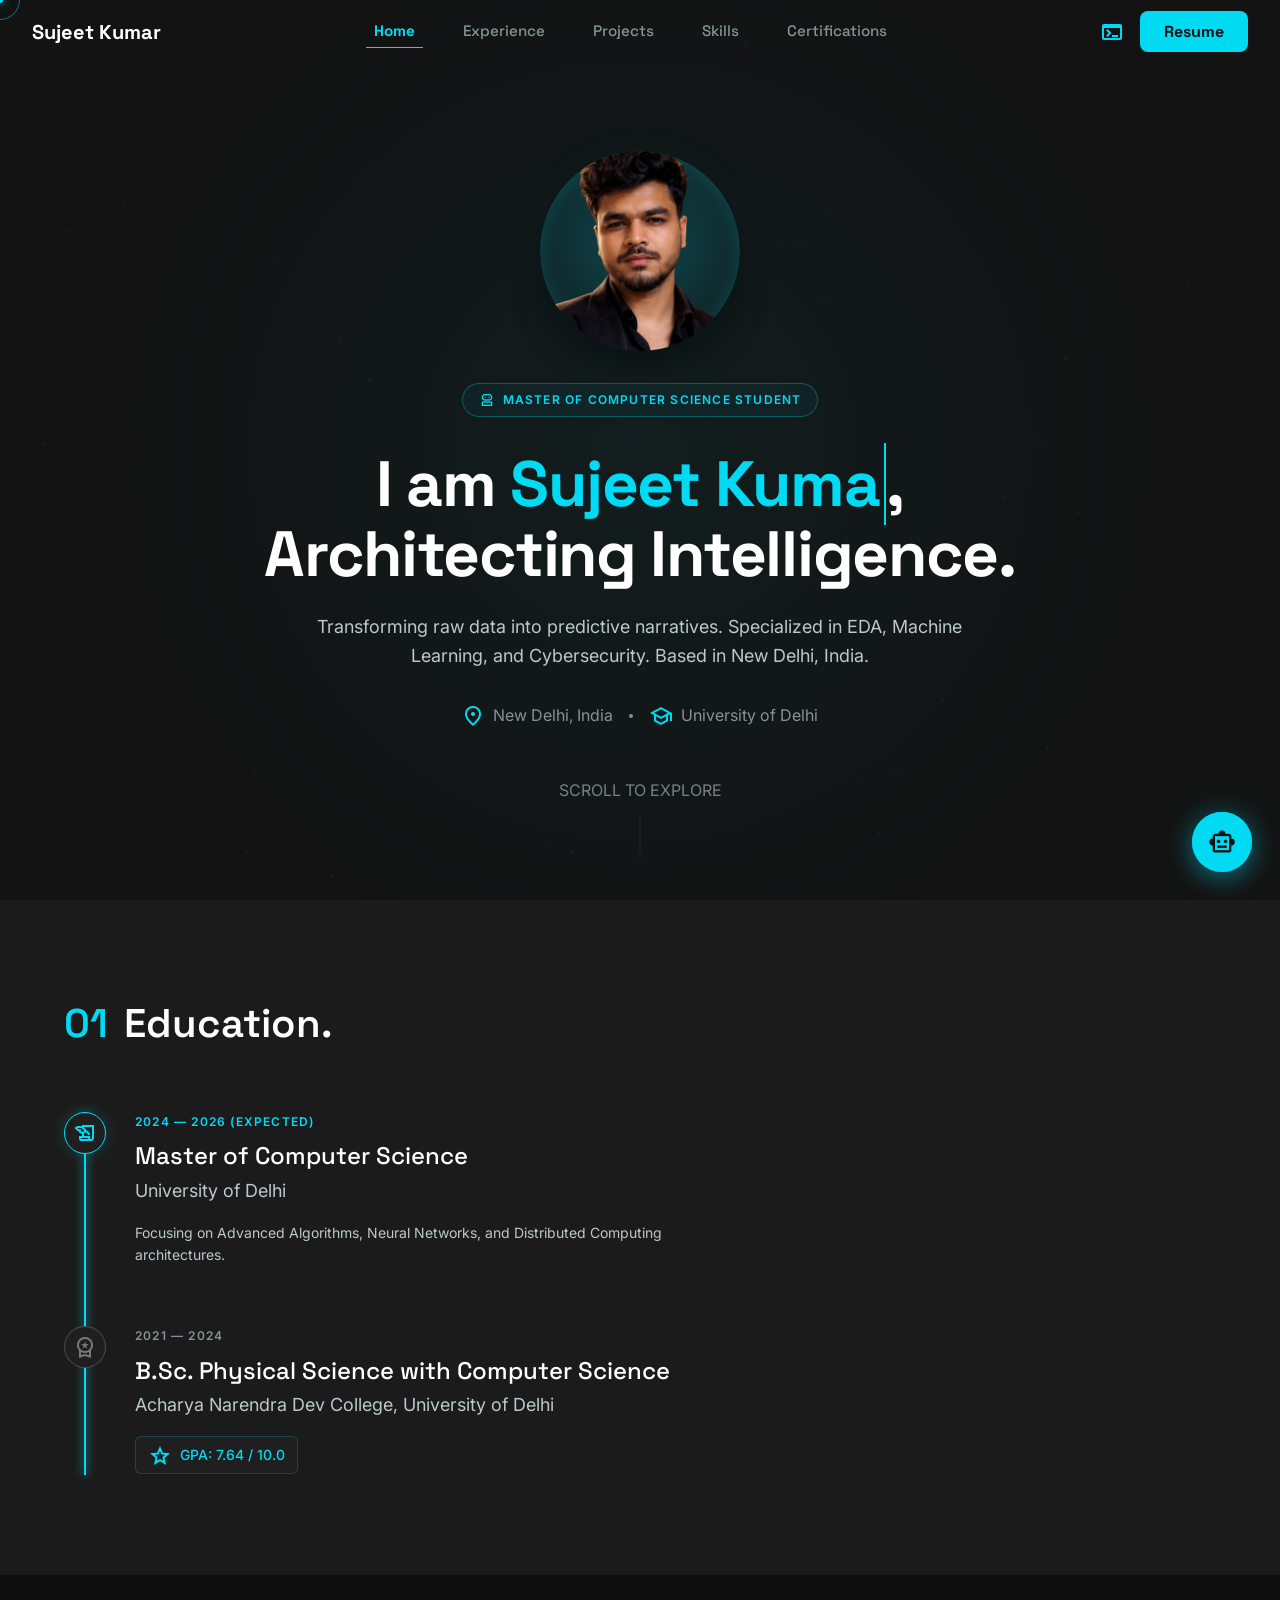
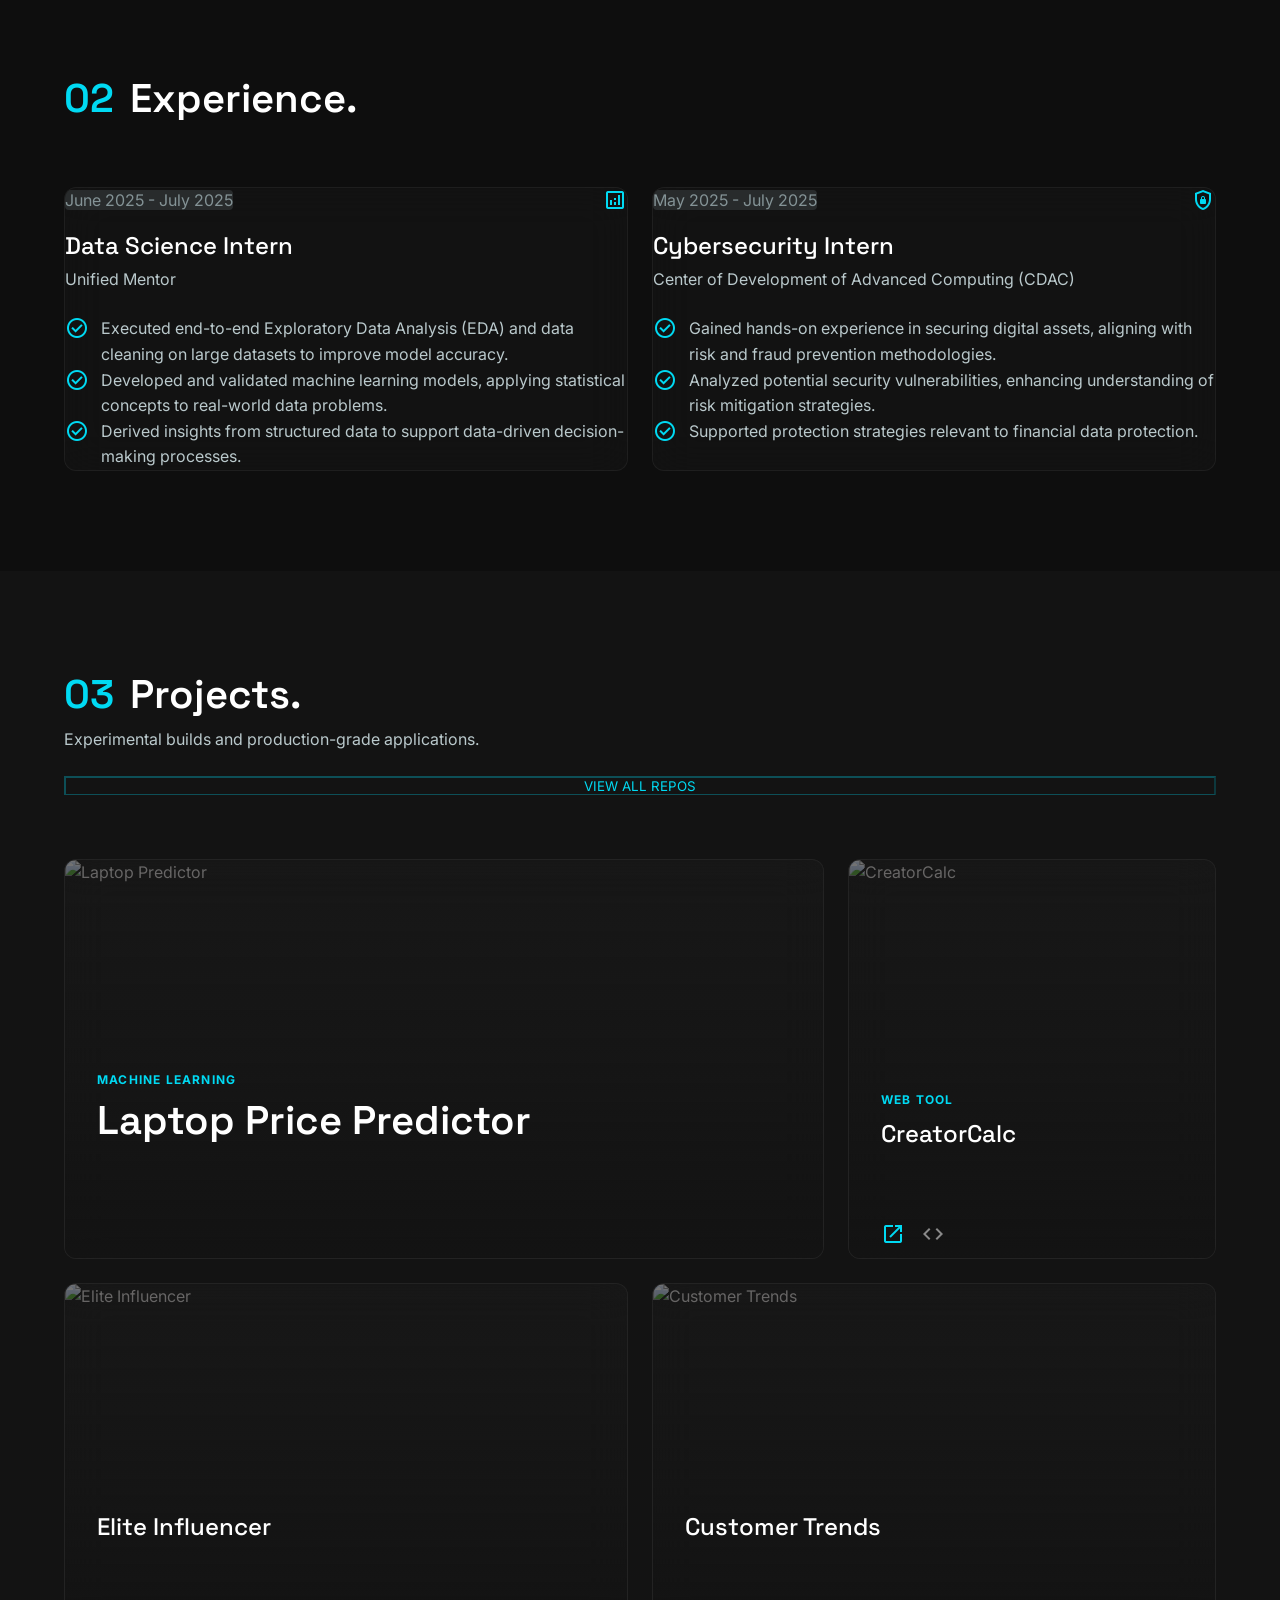
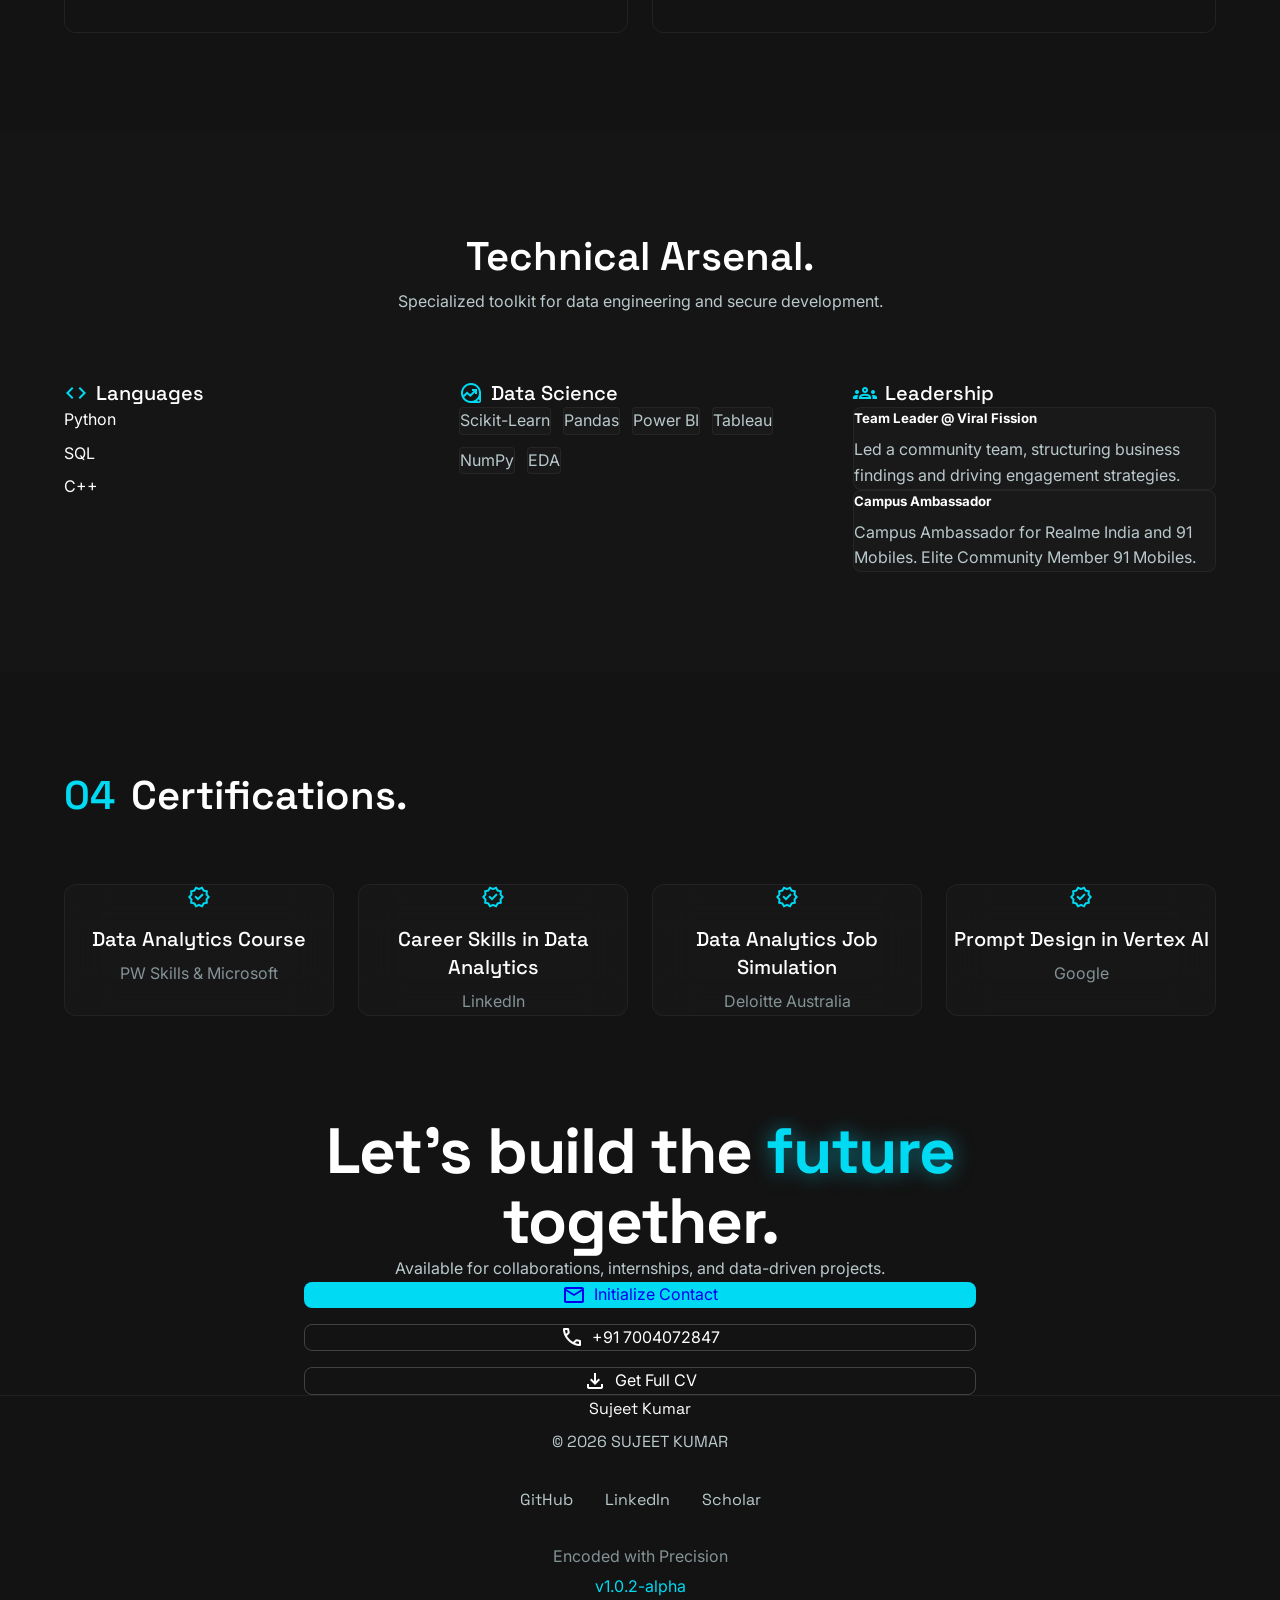
==== commit 945b94fa: "feat: add AI chatbot, profile image, and resume updates" ====
--- a/index.html
+++ b/index.html
@@ -28,7 +28,7 @@
             </nav>
             <div class="nav-actions">
                 <span class="material-symbols-outlined text-primary cursor-pointer terminal-icon hover-scale">terminal</span>
-                <button class="btn primary-btn font-headline">Resume</button>
+                <a href="https://drive.google.com/file/d/1J33merIqm8ABoMrYaaHNbOHnY0uM4cH1/view?usp=sharing" target="_blank" class="btn primary-btn font-headline" style="text-decoration:none; display:inline-block;">Resume</a>
                 <div class="menu-btn"><span class="hamburger"></span></div>
             </div>
         </div>
@@ -38,6 +38,10 @@
         <!-- Hero Section -->
         <section id="home" class="hero section-padding">
             <div class="hero-content reveal">
+                <div class="profile-container tilt-card hover-scale-105 transition-transform duration-500">
+                    <div class="profile-glow"></div>
+                    <img src="profile.png" alt="Sujeet Kumar" class="profile-img">
+                </div>
                 <div class="badge font-inter glass-card hover-glow">
                     <span class="material-symbols-outlined">robot_2</span>
                     Master of Computer Science Student
@@ -91,7 +95,7 @@
                         <div class="timeline-content">
                             <span class="timeline-date inactive">2021 — 2024</span>
                             <h3 class="headline-md font-headline text-white">B.Sc. Physical Science with Computer Science</h3>
-                            <p class="body-lg font-inter text-muted mt-1">Kirori Mal College, University of Delhi</p>
+                            <p class="body-lg font-inter text-muted mt-1">Acharya Narendra Dev College, University of Delhi</p>
                             <div class="gpa-badge">
                                 <span class="material-symbols-outlined text-base">grade</span> GPA: 7.64 / 10.0
                             </div>
@@ -112,16 +116,16 @@
                     <div class="glass-card exp-card p-8 rounded-xl reveal tilt-card hover-glow group transition-all duration-500 relative overflow-hidden">
                         <div class="flex justify-between items-start mb-6 relative z-10">
                             <div>
-                                <span class="status-badge active font-inter text-xs font-bold uppercase tracking-widest bg-primary-10 text-primary px-3 py-1 rounded">Ongoing</span>
+                                <span class="status-badge completed font-inter text-xs font-bold uppercase tracking-widest bg-outline-20 text-outline px-3 py-1 rounded">June 2025 - July 2025</span>
                                 <h3 class="headline-md font-headline text-white mt-4">Data Science Intern</h3>
                                 <p class="font-inter font-medium text-muted mt-1">Unified Mentor</p>
                             </div>
                             <span class="material-symbols-outlined text-primary text-4xl opacity-20 group-hover-opacity-100 transition-opacity">analytics</span>
                         </div>
                         <ul class="space-y-4 font-inter text-muted relative z-10 text-sm">
-                            <li class="flex gap-3"><span class="material-symbols-outlined text-primary text-lg mt-0.5">check_circle</span> Performing Exploratory Data Analysis (EDA) on complex datasets to extract actionable insights.</li>
-                            <li class="flex gap-3"><span class="material-symbols-outlined text-primary text-lg mt-0.5">check_circle</span> Developing and optimizing Machine Learning models for predictive analysis.</li>
-                            <li class="flex gap-3"><span class="material-symbols-outlined text-primary text-lg mt-0.5">check_circle</span> Utilizing Python, Scikit-learn, and Power BI for high-fidelity data visualization.</li>
+                            <li class="flex gap-3"><span class="material-symbols-outlined text-primary text-lg mt-0.5">check_circle</span> Executed end-to-end Exploratory Data Analysis (EDA) and data cleaning on large datasets to improve model accuracy.</li>
+                            <li class="flex gap-3"><span class="material-symbols-outlined text-primary text-lg mt-0.5">check_circle</span> Developed and validated machine learning models, applying statistical concepts to real-world data problems.</li>
+                            <li class="flex gap-3"><span class="material-symbols-outlined text-primary text-lg mt-0.5">check_circle</span> Derived insights from structured data to support data-driven decision-making processes.</li>
                         </ul>
                         <div class="card-glow"></div>
                     </div>
@@ -129,16 +133,16 @@
                     <div class="glass-card exp-card p-8 rounded-xl reveal delay-1 tilt-card hover-glow group transition-all duration-500 relative overflow-hidden">
                         <div class="flex justify-between items-start mb-6 relative z-10">
                             <div>
-                                <span class="status-badge completed font-inter text-xs font-bold uppercase tracking-widest bg-outline-20 text-outline px-3 py-1 rounded">Completed</span>
+                                <span class="status-badge completed font-inter text-xs font-bold uppercase tracking-widest bg-outline-20 text-outline px-3 py-1 rounded">May 2025 - July 2025</span>
                                 <h3 class="headline-md font-headline text-white mt-4">Cybersecurity Intern</h3>
-                                <p class="font-inter font-medium text-muted mt-1">Information Security Lab</p>
+                                <p class="font-inter font-medium text-muted mt-1">Center of Development of Advanced Computing (CDAC)</p>
                             </div>
                             <span class="material-symbols-outlined text-primary text-4xl opacity-20 group-hover-opacity-100 transition-opacity">shield_lock</span>
                         </div>
                         <ul class="space-y-4 font-inter text-muted relative z-10 text-sm">
-                            <li class="flex gap-3"><span class="material-symbols-outlined text-primary text-lg mt-0.5">check_circle</span> Conducted vulnerability assessments and network security audits.</li>
-                            <li class="flex gap-3"><span class="material-symbols-outlined text-primary text-lg mt-0.5">check_circle</span> Researched emerging threat vectors and defense mechanisms.</li>
-                            <li class="flex gap-3"><span class="material-symbols-outlined text-primary text-lg mt-0.5">check_circle</span> Assisted in implementing encryption protocols for secure data transmission.</li>
+                            <li class="flex gap-3"><span class="material-symbols-outlined text-primary text-lg mt-0.5">check_circle</span> Gained hands-on experience in securing digital assets, aligning with risk and fraud prevention methodologies.</li>
+                            <li class="flex gap-3"><span class="material-symbols-outlined text-primary text-lg mt-0.5">check_circle</span> Analyzed potential security vulnerabilities, enhancing understanding of risk mitigation strategies.</li>
+                            <li class="flex gap-3"><span class="material-symbols-outlined text-primary text-lg mt-0.5">check_circle</span> Supported protection strategies relevant to financial data protection.</li>
                         </ul>
                         <div class="card-glow"></div>
                     </div>
@@ -296,11 +300,11 @@
                         <div class="space-y-4">
                             <div class="p-5 rounded-lg bg-surface-container-high border-l-2 border-primary hover-glow transition-all glass-card">
                                 <h5 class="text-white text-sm font-bold font-inter">Team Leader @ Viral Fission</h5>
-                                <p class="text-xs text-muted mt-2 font-inter leading-relaxed">Orchestrating campus outreach and brand strategy execution.</p>
+                                <p class="text-xs text-muted mt-2 font-inter leading-relaxed">Led a community team, structuring business findings and driving engagement strategies.</p>
                             </div>
                             <div class="p-5 rounded-lg bg-surface-container-high border-l-2 border-primary hover-glow transition-all glass-card">
-                                <h5 class="text-white text-sm font-bold font-inter">Problem Solving</h5>
-                                <p class="text-xs text-muted mt-2 font-inter leading-relaxed">Analytical approach to software architecture and debugging.</p>
+                                <h5 class="text-white text-sm font-bold font-inter">Campus Ambassador</h5>
+                                <p class="text-xs text-muted mt-2 font-inter leading-relaxed">Campus Ambassador for Realme India and 91 Mobiles. Elite Community Member 91 Mobiles.</p>
                             </div>
                         </div>
                     </div>
@@ -317,26 +321,26 @@
                 <div class="grid md-grid-4 gap-6">
                     <div class="p-6 glass-card border border-white-10 rounded-xl hover-bg-white-5 transition-all flex flex-col items-center text-center reveal tilt-card hover-glow group relative overflow-hidden">
                         <span class="material-symbols-outlined text-primary text-4xl mb-4 group-hover-scale-110 transition-transform">verified</span>
-                        <h4 class="headline-sm text-sm text-white font-headline">Advanced ML Specialization</h4>
-                        <p class="text-xs text-outline mt-2 font-inter">Coursera / Stanford</p>
+                        <h4 class="headline-sm text-sm text-white font-headline">Data Analytics Course</h4>
+                        <p class="text-xs text-outline mt-2 font-inter">PW Skills & Microsoft</p>
                         <div class="card-glow"></div>
                     </div>
                     <div class="p-6 glass-card border border-white-10 rounded-xl hover-bg-white-5 transition-all flex flex-col items-center text-center reveal delay-1 tilt-card hover-glow group relative overflow-hidden">
                         <span class="material-symbols-outlined text-primary text-4xl mb-4 group-hover-scale-110 transition-transform">verified</span>
-                        <h4 class="headline-sm text-sm text-white font-headline">Google Data Analytics</h4>
-                        <p class="text-xs text-outline mt-2 font-inter">Professional Certificate</p>
+                        <h4 class="headline-sm text-sm text-white font-headline">Career Skills in Data Analytics</h4>
+                        <p class="text-xs text-outline mt-2 font-inter">LinkedIn</p>
                         <div class="card-glow"></div>
                     </div>
                     <div class="p-6 glass-card border border-white-10 rounded-xl hover-bg-white-5 transition-all flex flex-col items-center text-center reveal delay-2 tilt-card hover-glow group relative overflow-hidden">
                         <span class="material-symbols-outlined text-primary text-4xl mb-4 group-hover-scale-110 transition-transform">verified</span>
-                        <h4 class="headline-sm text-sm text-white font-headline">Cybersecurity Foundations</h4>
-                        <p class="text-xs text-outline mt-2 font-inter">ISL Academy</p>
+                        <h4 class="headline-sm text-sm text-white font-headline">Data Analytics Job Simulation</h4>
+                        <p class="text-xs text-outline mt-2 font-inter">Deloitte Australia</p>
                         <div class="card-glow"></div>
                     </div>
                     <div class="p-6 glass-card border border-white-10 rounded-xl hover-bg-white-5 transition-all flex flex-col items-center text-center reveal delay-3 tilt-card hover-glow group relative overflow-hidden">
                         <span class="material-symbols-outlined text-primary text-4xl mb-4 group-hover-scale-110 transition-transform">verified</span>
-                        <h4 class="headline-sm text-sm text-white font-headline">Python for Data Science</h4>
-                        <p class="text-xs text-outline mt-2 font-inter">IBM Developer</p>
+                        <h4 class="headline-sm text-sm text-white font-headline">Prompt Design in Vertex AI</h4>
+                        <p class="text-xs text-outline mt-2 font-inter">Google</p>
                         <div class="card-glow"></div>
                     </div>
                 </div>
@@ -350,10 +354,13 @@
                 <h2 class="headline-xl font-headline text-[48px] text-white leading-tight">Let's build the <span class="text-primary glow-text">future</span> together.</h2>
                 <p class="font-inter text-muted text-lg">Available for collaborations, internships, and data-driven projects.</p>
                 <div class="pt-8 flex flex-col md-flex-row justify-center gap-4">
-                    <a href="mailto:sujeet@example.com" class="px-8 py-4 bg-primary text-background font-inter font-bold rounded-lg hover-scale-105 transition-transform flex items-center justify-center gap-2 shadow-[0_0_20px_rgba(0,218,243,0.4)]" style="text-decoration:none;">
+                    <a href="mailto:sujeetk.work@gmail.com" class="px-8 py-4 bg-primary text-background font-inter font-bold rounded-lg hover-scale-105 transition-transform flex items-center justify-center gap-2 shadow-[0_0_20px_rgba(0,218,243,0.4)]" style="text-decoration:none;">
                         <span class="material-symbols-outlined">mail</span> Initialize Contact
                     </a>
-                    <a href="#" class="px-8 py-4 border border-white-20 text-white font-inter font-bold rounded-lg hover-bg-white-5 transition-all flex items-center justify-center gap-2 hover-border-white-40" style="text-decoration:none;">
+                    <a href="tel:+917004072847" class="px-8 py-4 border border-white-20 text-white font-inter font-bold rounded-lg hover-bg-white-5 transition-all flex items-center justify-center gap-2 hover-border-white-40" style="text-decoration:none;">
+                        <span class="material-symbols-outlined">call</span> +91 7004072847
+                    </a>
+                    <a href="https://drive.google.com/file/d/1J33merIqm8ABoMrYaaHNbOHnY0uM4cH1/view?usp=sharing" target="_blank" class="px-8 py-4 border border-white-20 text-white font-inter font-bold rounded-lg hover-bg-white-5 transition-all flex items-center justify-center gap-2 hover-border-white-40" style="text-decoration:none;">
                         <span class="material-symbols-outlined">download</span> Get Full CV
                     </a>
                 </div>
@@ -378,6 +385,52 @@
         </div>
     </footer>
 
+    <!-- AI Chat Widget -->
+    <div id="ai-chat-toggle" class="ai-chat-toggle" title="Ask AI about Sujeet">
+        <span class="material-symbols-outlined">smart_toy</span>
+        <div class="chat-toggle-pulse"></div>
+    </div>
+
+    <div id="ai-chat-window" class="ai-chat-window">
+        <div class="ai-chat-header">
+            <div class="ai-chat-header-left">
+                <div class="ai-avatar">
+                    <span class="material-symbols-outlined">smart_toy</span>
+                    <div class="ai-avatar-status"></div>
+                </div>
+                <div>
+                    <h4 class="font-headline">Sujeet's AI</h4>
+                    <span class="ai-status-text font-inter">Online &bull; Ask me anything</span>
+                </div>
+            </div>
+            <button id="ai-chat-close" class="ai-chat-close" aria-label="Close chat">
+                <span class="material-symbols-outlined">close</span>
+            </button>
+        </div>
+
+        <div id="ai-chat-messages" class="ai-chat-messages">
+            <div class="ai-message ai-welcome">
+                <div class="ai-msg-avatar"><span class="material-symbols-outlined">smart_toy</span></div>
+                <div class="ai-msg-bubble">
+                    <p>Hey there! 👋 I'm Sujeet's AI assistant. I know everything about his education, skills, projects, and experience. Ask me anything!</p>
+                </div>
+            </div>
+            <div class="ai-suggestions">
+                <button class="ai-suggestion-chip" data-q="What are Sujeet's key skills?">💡 Key Skills</button>
+                <button class="ai-suggestion-chip" data-q="Tell me about Sujeet's work experience">💼 Experience</button>
+                <button class="ai-suggestion-chip" data-q="What projects has Sujeet built?">🚀 Projects</button>
+                <button class="ai-suggestion-chip" data-q="What is Sujeet's educational background?">🎓 Education</button>
+            </div>
+        </div>
+
+        <div class="ai-chat-input-area">
+            <input type="text" id="ai-chat-input" class="ai-chat-input font-inter" placeholder="Ask about Sujeet's skills, projects..." autocomplete="off">
+            <button id="ai-chat-send" class="ai-chat-send" aria-label="Send message">
+                <span class="material-symbols-outlined">send</span>
+            </button>
+        </div>
+    </div>
+
     <script src="script.js"></script>
 </body>
 </html>
--- a/styles.css
+++ b/styles.css
@@ -302,6 +302,43 @@
     text-align: center;
     position: relative;
     padding-top: 80px;
+}
+
+.profile-container {
+    width: 200px;
+    height: 200px;
+    margin: 0 auto 32px auto;
+    position: relative;
+    border-radius: 50%;
+}
+
+.profile-glow {
+    position: absolute;
+    inset: -15px;
+    background: radial-gradient(circle, var(--primary-20) 0%, transparent 70%);
+    border-radius: 50%;
+    filter: blur(15px);
+    animation: pulseGlow 3s infinite alternate;
+    z-index: 1;
+}
+
+.profile-img {
+    width: 100%;
+    height: 100%;
+    object-fit: cover;
+    object-position: top;
+    border-radius: 50%;
+    border: 2px solid var(--primary-30);
+    position: relative;
+    z-index: 10;
+    background: linear-gradient(to bottom, rgba(0, 218, 243, 0.1), rgba(0, 218, 243, 0.02));
+    backdrop-filter: blur(5px);
+    box-shadow: 0 10px 30px rgba(0, 0, 0, 0.5), inset 0 0 20px rgba(0, 218, 243, 0.2);
+}
+
+@keyframes pulseGlow {
+    0% { transform: scale(0.95); opacity: 0.6; }
+    100% { transform: scale(1.05); opacity: 1; }
 }
 .badge {
     display: inline-flex;
@@ -628,4 +665,334 @@
     
     .cursor-dot, .cursor-outline { display: none; }
     body { cursor: auto; }
-}
+
+    .ai-chat-window.open {
+        width: 100vw;
+        height: 100vh;
+        bottom: 0;
+        right: 0;
+        border-radius: 0;
+    }
+}
+
+/* =============================================
+ *  AI CHAT WIDGET
+ * ============================================= */
+
+/* Floating Toggle Button */
+.ai-chat-toggle {
+    position: fixed;
+    bottom: 28px;
+    right: 28px;
+    z-index: 1000;
+    width: 60px;
+    height: 60px;
+    border-radius: 50%;
+    background: linear-gradient(135deg, var(--primary), #00b4d8);
+    color: var(--background);
+    display: flex;
+    align-items: center;
+    justify-content: center;
+    cursor: pointer;
+    box-shadow: 0 6px 24px rgba(0, 218, 243, 0.4), 0 0 40px rgba(0, 218, 243, 0.15);
+    transition: transform 0.3s cubic-bezier(0.34, 1.56, 0.64, 1), box-shadow 0.3s;
+}
+.ai-chat-toggle:hover {
+    transform: scale(1.1);
+    box-shadow: 0 8px 32px rgba(0, 218, 243, 0.55), 0 0 60px rgba(0, 218, 243, 0.25);
+}
+.ai-chat-toggle .material-symbols-outlined {
+    font-size: 28px;
+    z-index: 2;
+}
+
+.chat-toggle-pulse {
+    position: absolute;
+    width: 100%;
+    height: 100%;
+    border-radius: 50%;
+    background: var(--primary);
+    animation: togglePulse 2s infinite;
+    z-index: 1;
+}
+@keyframes togglePulse {
+    0% { transform: scale(1); opacity: 0.5; }
+    100% { transform: scale(1.8); opacity: 0; }
+}
+
+/* Chat Window */
+.ai-chat-window {
+    position: fixed;
+    bottom: 100px;
+    right: 28px;
+    width: 400px;
+    height: 560px;
+    z-index: 999;
+    border-radius: 20px;
+    display: flex;
+    flex-direction: column;
+    overflow: hidden;
+
+    background: rgba(19, 19, 19, 0.92);
+    backdrop-filter: blur(30px);
+    -webkit-backdrop-filter: blur(30px);
+    border: 1px solid rgba(0, 218, 243, 0.15);
+    box-shadow: 0 20px 60px rgba(0, 0, 0, 0.6), 0 0 40px rgba(0, 218, 243, 0.08);
+
+    /* Hidden by default */
+    opacity: 0;
+    visibility: hidden;
+    transform: translateY(20px) scale(0.95);
+    transition: opacity 0.35s ease, transform 0.35s cubic-bezier(0.34, 1.56, 0.64, 1), visibility 0.35s;
+}
+.ai-chat-window.open {
+    opacity: 1;
+    visibility: visible;
+    transform: translateY(0) scale(1);
+}
+
+/* Header */
+.ai-chat-header {
+    padding: 16px 20px;
+    display: flex;
+    align-items: center;
+    justify-content: space-between;
+    background: rgba(0, 218, 243, 0.05);
+    border-bottom: 1px solid rgba(255, 255, 255, 0.06);
+}
+.ai-chat-header-left {
+    display: flex;
+    align-items: center;
+    gap: 12px;
+}
+.ai-avatar {
+    width: 40px;
+    height: 40px;
+    border-radius: 50%;
+    background: linear-gradient(135deg, var(--primary-20), rgba(0, 218, 243, 0.05));
+    border: 1px solid var(--primary-20);
+    display: flex;
+    align-items: center;
+    justify-content: center;
+    position: relative;
+}
+.ai-avatar .material-symbols-outlined {
+    font-size: 22px;
+    color: var(--primary);
+}
+.ai-avatar-status {
+    position: absolute;
+    bottom: 0;
+    right: 0;
+    width: 10px;
+    height: 10px;
+    border-radius: 50%;
+    background: #22c55e;
+    border: 2px solid var(--background);
+}
+.ai-chat-header h4 {
+    color: #fff;
+    font-size: 15px;
+    font-weight: 600;
+    margin: 0;
+    line-height: 1.2;
+}
+.ai-status-text {
+    color: var(--outline);
+    font-size: 11px;
+}
+.ai-chat-close {
+    width: 32px;
+    height: 32px;
+    border-radius: 8px;
+    background: transparent;
+    border: 1px solid rgba(255, 255, 255, 0.08);
+    display: flex;
+    align-items: center;
+    justify-content: center;
+    cursor: pointer;
+    transition: all 0.2s;
+    color: var(--outline);
+}
+.ai-chat-close:hover {
+    background: rgba(255, 255, 255, 0.05);
+    color: #fff;
+    border-color: rgba(255, 255, 255, 0.15);
+}
+.ai-chat-close .material-symbols-outlined { font-size: 18px; }
+
+/* Messages Area */
+.ai-chat-messages {
+    flex: 1;
+    overflow-y: auto;
+    padding: 20px;
+    display: flex;
+    flex-direction: column;
+    gap: 16px;
+    scroll-behavior: smooth;
+}
+.ai-chat-messages::-webkit-scrollbar { width: 4px; }
+.ai-chat-messages::-webkit-scrollbar-track { background: transparent; }
+.ai-chat-messages::-webkit-scrollbar-thumb { background: var(--white-10); border-radius: 4px; }
+
+/* Message Bubbles */
+.ai-message {
+    display: flex;
+    gap: 10px;
+    align-items: flex-start;
+    animation: msgSlideIn 0.4s ease-out;
+}
+.user-message {
+    flex-direction: row-reverse;
+}
+@keyframes msgSlideIn {
+    from { opacity: 0; transform: translateY(10px); }
+    to { opacity: 1; transform: translateY(0); }
+}
+
+.ai-msg-avatar {
+    width: 30px;
+    height: 30px;
+    min-width: 30px;
+    border-radius: 50%;
+    background: rgba(0, 218, 243, 0.1);
+    border: 1px solid var(--primary-20);
+    display: flex;
+    align-items: center;
+    justify-content: center;
+}
+.ai-msg-avatar .material-symbols-outlined {
+    font-size: 16px;
+    color: var(--primary);
+}
+
+.ai-msg-bubble {
+    max-width: 80%;
+    padding: 12px 16px;
+    border-radius: 16px;
+    font-size: 13.5px;
+    line-height: 1.6;
+}
+.ai-message:not(.user-message) .ai-msg-bubble {
+    background: rgba(255, 255, 255, 0.04);
+    border: 1px solid rgba(255, 255, 255, 0.06);
+    color: var(--on-background);
+    border-top-left-radius: 4px;
+}
+.user-message .ai-msg-bubble {
+    background: linear-gradient(135deg, var(--primary), #00b4d8);
+    color: var(--background);
+    border-top-right-radius: 4px;
+    font-weight: 500;
+}
+
+/* Typing Indicator */
+.ai-typing-indicator {
+    display: flex;
+    gap: 10px;
+    align-items: flex-start;
+    animation: msgSlideIn 0.3s ease-out;
+}
+.ai-typing-dots {
+    display: flex;
+    align-items: center;
+    gap: 4px;
+    padding: 14px 18px;
+    background: rgba(255, 255, 255, 0.04);
+    border: 1px solid rgba(255, 255, 255, 0.06);
+    border-radius: 16px;
+    border-top-left-radius: 4px;
+}
+.ai-typing-dots span {
+    width: 6px;
+    height: 6px;
+    border-radius: 50%;
+    background: var(--primary);
+    animation: typingBounce 1.4s infinite ease-in-out both;
+}
+.ai-typing-dots span:nth-child(1) { animation-delay: 0s; }
+.ai-typing-dots span:nth-child(2) { animation-delay: 0.2s; }
+.ai-typing-dots span:nth-child(3) { animation-delay: 0.4s; }
+@keyframes typingBounce {
+    0%, 80%, 100% { transform: scale(0.6); opacity: 0.4; }
+    40% { transform: scale(1); opacity: 1; }
+}
+
+/* Suggestion Chips */
+.ai-suggestions {
+    display: flex;
+    flex-wrap: wrap;
+    gap: 8px;
+    padding: 4px 0;
+}
+.ai-suggestion-chip {
+    padding: 7px 14px;
+    border-radius: 20px;
+    border: 1px solid rgba(0, 218, 243, 0.2);
+    background: rgba(0, 218, 243, 0.05);
+    color: var(--primary);
+    font-family: var(--font-inter);
+    font-size: 12px;
+    font-weight: 500;
+    cursor: pointer;
+    transition: all 0.25s;
+    white-space: nowrap;
+}
+.ai-suggestion-chip:hover {
+    background: rgba(0, 218, 243, 0.15);
+    border-color: var(--primary);
+    transform: translateY(-1px);
+    box-shadow: 0 4px 12px rgba(0, 218, 243, 0.15);
+}
+
+/* Input Area */
+.ai-chat-input-area {
+    padding: 14px 16px;
+    display: flex;
+    align-items: center;
+    gap: 10px;
+    border-top: 1px solid rgba(255, 255, 255, 0.06);
+    background: rgba(0, 0, 0, 0.2);
+}
+.ai-chat-input {
+    flex: 1;
+    background: rgba(255, 255, 255, 0.05);
+    border: 1px solid rgba(255, 255, 255, 0.08);
+    border-radius: 12px;
+    padding: 11px 16px;
+    color: #fff;
+    font-size: 13.5px;
+    outline: none;
+    transition: border-color 0.3s;
+}
+.ai-chat-input::placeholder {
+    color: var(--outline);
+}
+.ai-chat-input:focus {
+    border-color: var(--primary-20);
+}
+.ai-chat-send {
+    width: 42px;
+    height: 42px;
+    border-radius: 12px;
+    background: linear-gradient(135deg, var(--primary), #00b4d8);
+    border: none;
+    color: var(--background);
+    display: flex;
+    align-items: center;
+    justify-content: center;
+    cursor: pointer;
+    transition: transform 0.2s, box-shadow 0.2s;
+}
+.ai-chat-send:hover {
+    transform: scale(1.05);
+    box-shadow: 0 4px 16px rgba(0, 218, 243, 0.35);
+}
+.ai-chat-send .material-symbols-outlined { font-size: 20px; }
+
+/* Error Message Style */
+.ai-error-bubble {
+    border-color: rgba(239, 68, 68, 0.3) !important;
+    background: rgba(239, 68, 68, 0.08) !important;
+    color: #fca5a5 !important;
+}
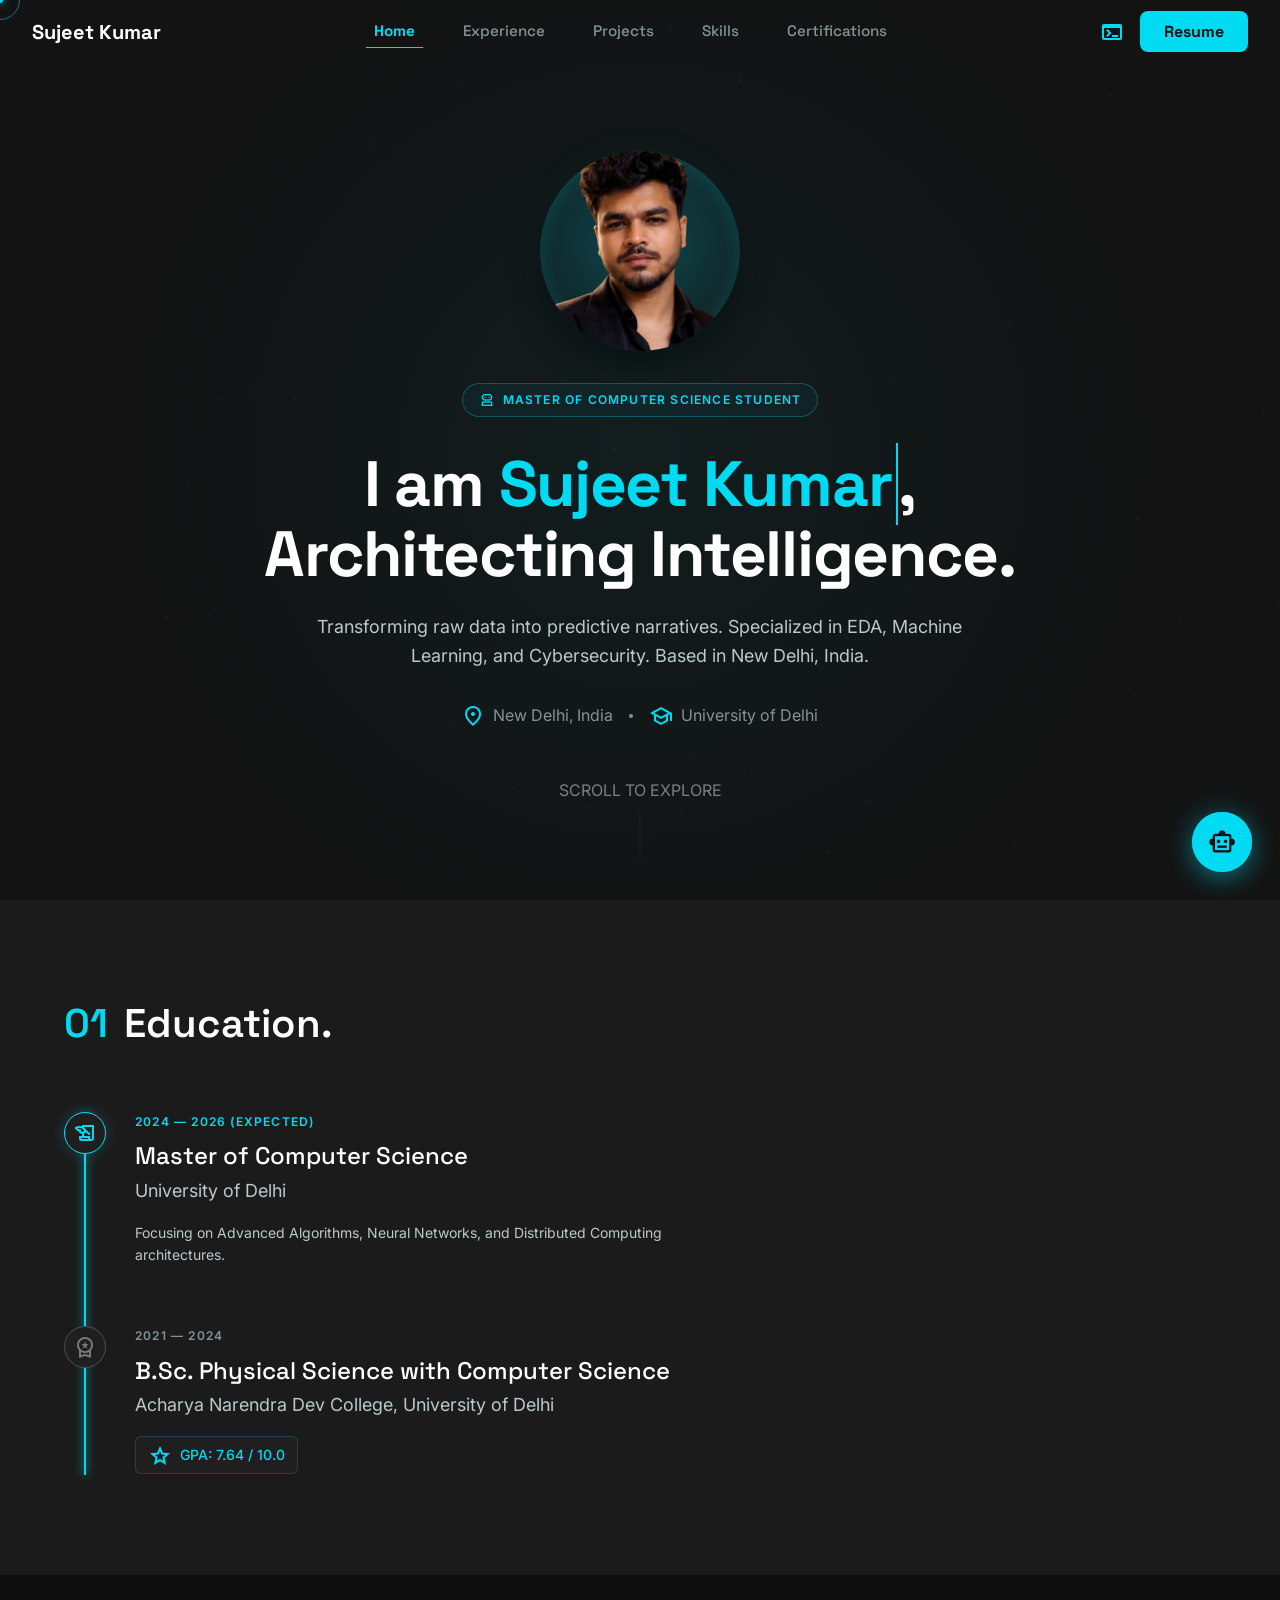
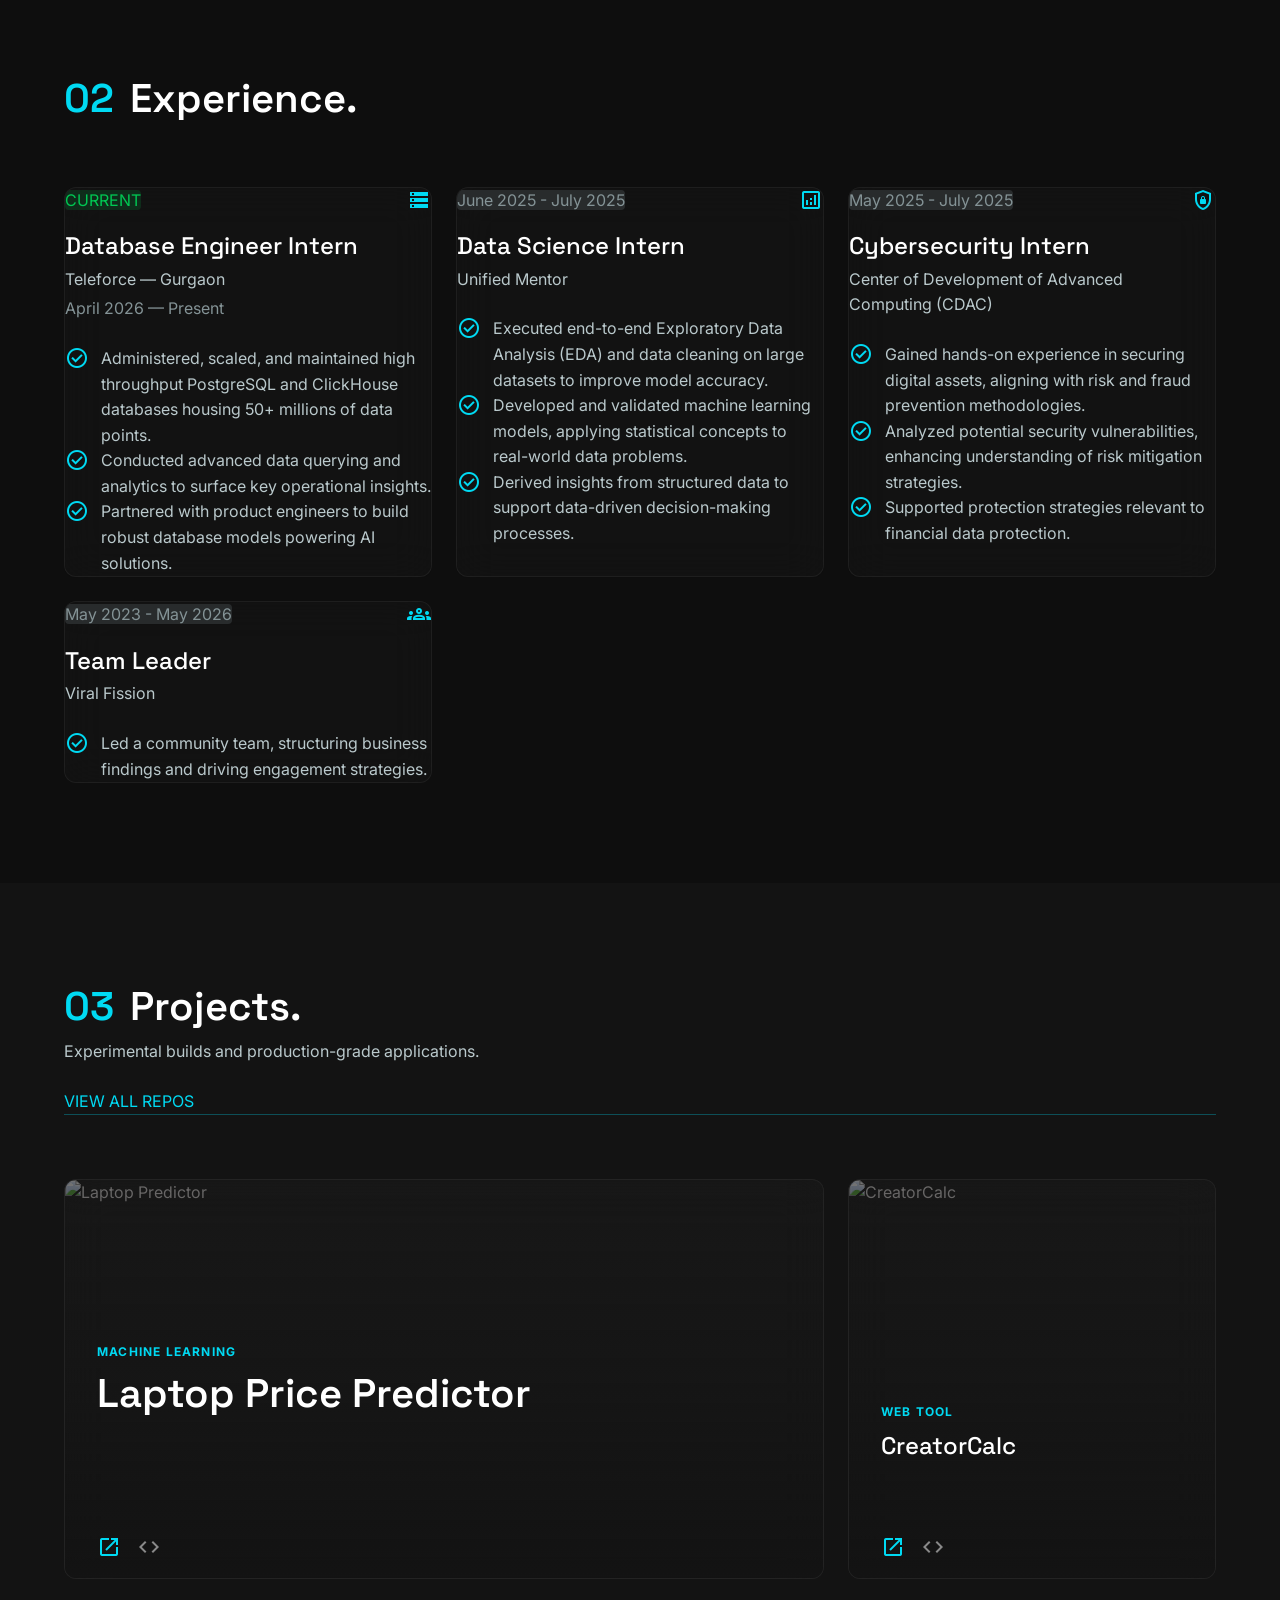
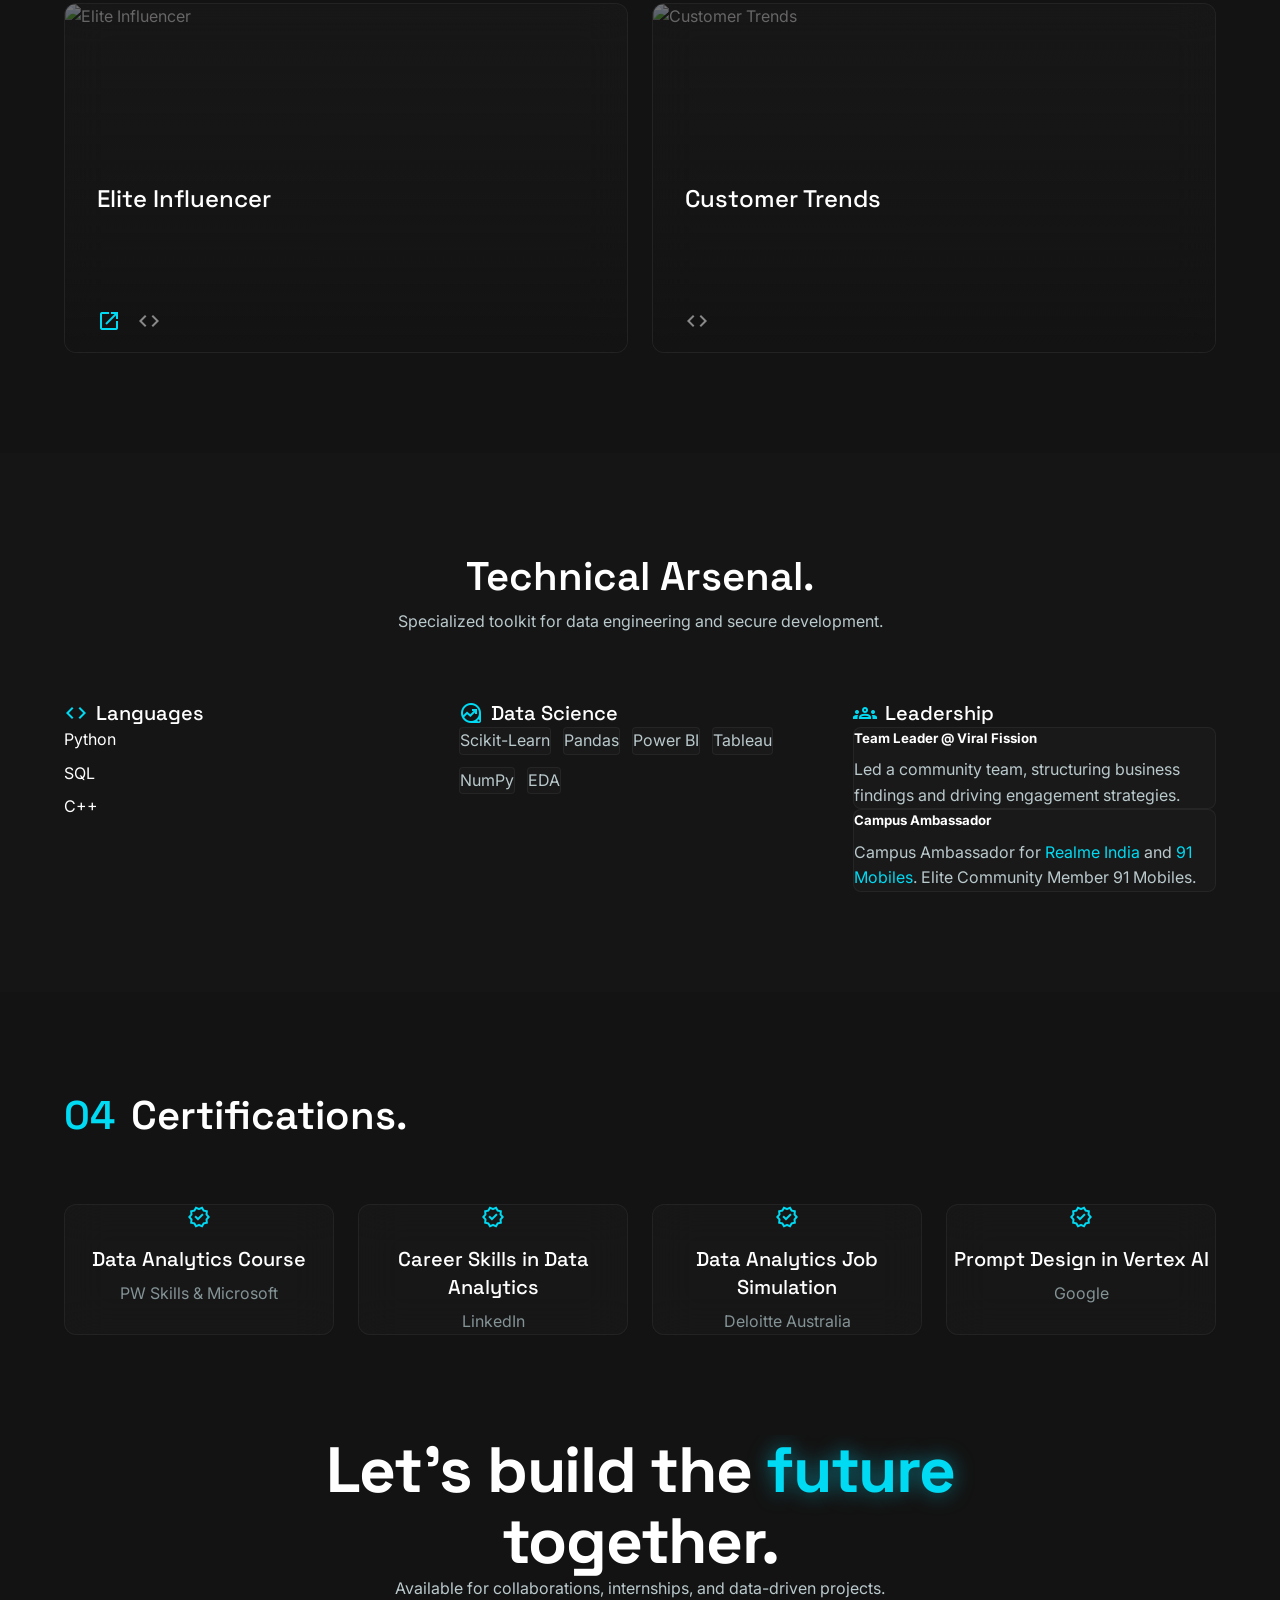
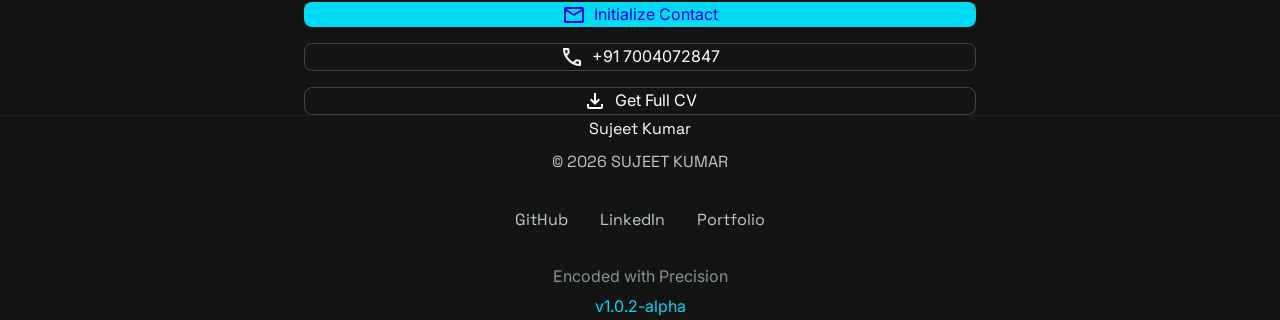
==== commit de5424f6: "feat: add all resume links, Teleforce experience, and clickable certifications/projects" ====
--- a/index.html
+++ b/index.html
@@ -113,7 +113,27 @@
                     <span class="text-primary">02</span> Experience.
                 </h2>
                 <div class="grid md-grid-2 gap-6">
+                    <!-- Database Engineer Intern - Teleforce -->
                     <div class="glass-card exp-card p-8 rounded-xl reveal tilt-card hover-glow group transition-all duration-500 relative overflow-hidden">
+                        <div class="flex justify-between items-start mb-6 relative z-10">
+                            <div>
+                                <span class="status-badge font-inter text-xs font-bold uppercase tracking-widest px-3 py-1 rounded" style="background:rgba(0,200,83,0.15); color:#00c853;">CURRENT</span>
+                                <h3 class="headline-md font-headline text-white mt-4">Database Engineer Intern</h3>
+                                <p class="font-inter font-medium text-muted mt-1">Teleforce — Gurgaon</p>
+                                <p class="font-inter text-xs text-outline mt-1">April 2026 — Present</p>
+                            </div>
+                            <span class="material-symbols-outlined text-primary text-4xl opacity-20 group-hover-opacity-100 transition-opacity">storage</span>
+                        </div>
+                        <ul class="space-y-4 font-inter text-muted relative z-10 text-sm">
+                            <li class="flex gap-3"><span class="material-symbols-outlined text-primary text-lg mt-0.5">check_circle</span> Administered, scaled, and maintained high throughput PostgreSQL and ClickHouse databases housing 50+ millions of data points.</li>
+                            <li class="flex gap-3"><span class="material-symbols-outlined text-primary text-lg mt-0.5">check_circle</span> Conducted advanced data querying and analytics to surface key operational insights.</li>
+                            <li class="flex gap-3"><span class="material-symbols-outlined text-primary text-lg mt-0.5">check_circle</span> Partnered with product engineers to build robust database models powering AI solutions.</li>
+                        </ul>
+                        <div class="card-glow"></div>
+                    </div>
+
+                    <!-- Data Science Intern - Unified Mentor -->
+                    <div class="glass-card exp-card p-8 rounded-xl reveal delay-1 tilt-card hover-glow group transition-all duration-500 relative overflow-hidden">
                         <div class="flex justify-between items-start mb-6 relative z-10">
                             <div>
                                 <span class="status-badge completed font-inter text-xs font-bold uppercase tracking-widest bg-outline-20 text-outline px-3 py-1 rounded">June 2025 - July 2025</span>
@@ -130,7 +150,8 @@
                         <div class="card-glow"></div>
                     </div>
                     
-                    <div class="glass-card exp-card p-8 rounded-xl reveal delay-1 tilt-card hover-glow group transition-all duration-500 relative overflow-hidden">
+                    <!-- Cybersecurity Intern - CDAC -->
+                    <div class="glass-card exp-card p-8 rounded-xl reveal delay-2 tilt-card hover-glow group transition-all duration-500 relative overflow-hidden">
                         <div class="flex justify-between items-start mb-6 relative z-10">
                             <div>
                                 <span class="status-badge completed font-inter text-xs font-bold uppercase tracking-widest bg-outline-20 text-outline px-3 py-1 rounded">May 2025 - July 2025</span>
@@ -143,6 +164,22 @@
                             <li class="flex gap-3"><span class="material-symbols-outlined text-primary text-lg mt-0.5">check_circle</span> Gained hands-on experience in securing digital assets, aligning with risk and fraud prevention methodologies.</li>
                             <li class="flex gap-3"><span class="material-symbols-outlined text-primary text-lg mt-0.5">check_circle</span> Analyzed potential security vulnerabilities, enhancing understanding of risk mitigation strategies.</li>
                             <li class="flex gap-3"><span class="material-symbols-outlined text-primary text-lg mt-0.5">check_circle</span> Supported protection strategies relevant to financial data protection.</li>
+                        </ul>
+                        <div class="card-glow"></div>
+                    </div>
+
+                    <!-- Team Leader - Viral Fission -->
+                    <div class="glass-card exp-card p-8 rounded-xl reveal delay-3 tilt-card hover-glow group transition-all duration-500 relative overflow-hidden">
+                        <div class="flex justify-between items-start mb-6 relative z-10">
+                            <div>
+                                <span class="status-badge completed font-inter text-xs font-bold uppercase tracking-widest bg-outline-20 text-outline px-3 py-1 rounded">May 2023 - May 2026</span>
+                                <h3 class="headline-md font-headline text-white mt-4">Team Leader</h3>
+                                <p class="font-inter font-medium text-muted mt-1">Viral Fission</p>
+                            </div>
+                            <span class="material-symbols-outlined text-primary text-4xl opacity-20 group-hover-opacity-100 transition-opacity">groups</span>
+                        </div>
+                        <ul class="space-y-4 font-inter text-muted relative z-10 text-sm">
+                            <li class="flex gap-3"><span class="material-symbols-outlined text-primary text-lg mt-0.5">check_circle</span> Led a community team, structuring business findings and driving engagement strategies.</li>
                         </ul>
                         <div class="card-glow"></div>
                     </div>
@@ -160,7 +197,7 @@
                         </h2>
                         <p class="font-inter text-muted mt-2">Experimental builds and production-grade applications.</p>
                     </div>
-                    <button class="font-inter text-primary border-b border-primary-30 hover-border-primary transition-colors text-xs font-bold uppercase tracking-widest mt-6 md-mt-0 pb-1 bg-transparent cursor-pointer">VIEW ALL REPOS</button>
+                    <a href="https://github.com/sujeetkumar22" target="_blank" class="font-inter text-primary border-b border-primary-30 hover-border-primary transition-colors text-xs font-bold uppercase tracking-widest mt-6 md-mt-0 pb-1 bg-transparent cursor-pointer" style="text-decoration:none;">VIEW ALL REPOS</a>
                 </div>
                 
                 <div class="bento-grid">
@@ -177,6 +214,10 @@
                                     <span class="skill-pill">Scikit-Learn</span>
                                     <span class="skill-pill">Streamlit</span>
                                 </div>
+                                <div class="bento-links">
+                                    <a href="https://laptop-price-predictor-site.onrender.com" target="_blank" title="Live Demo"><span class="material-symbols-outlined text-primary cursor-pointer hover-scale">open_in_new</span></a>
+                                    <a href="https://github.com/sujeetkumar22/Laptop-Price-Predictor-Site" target="_blank" title="Source Code"><span class="material-symbols-outlined text-white-50 cursor-pointer hover-text-white hover-scale">code</span></a>
+                                </div>
                             </div>
                         </div>
                         <div class="card-glow"></div>
@@ -191,8 +232,8 @@
                                 <h3 class="headline-md font-headline text-white">CreatorCalc</h3>
                                 <p class="bento-desc font-inter text-sm text-muted">Revenue projection engine for digital creators.</p>
                                 <div class="bento-links">
-                                    <span class="material-symbols-outlined text-primary cursor-pointer hover-scale">open_in_new</span>
-                                    <span class="material-symbols-outlined text-white-50 cursor-pointer hover-text-white hover-scale">code</span>
+                                    <a href="https://creatorcalc.netlify.app/" target="_blank" title="Live Demo"><span class="material-symbols-outlined text-primary cursor-pointer hover-scale">open_in_new</span></a>
+                                    <a href="https://github.com/sujeetkumar22/CreatorCalc" target="_blank" title="Source Code"><span class="material-symbols-outlined text-white-50 cursor-pointer hover-text-white hover-scale">code</span></a>
                                 </div>
                             </div>
                         </div>
@@ -209,6 +250,10 @@
                                 <div class="bento-tags">
                                     <span class="skill-pill">React</span>
                                     <span class="skill-pill">Firebase</span>
+                                </div>
+                                <div class="bento-links">
+                                    <a href="https://eliteinfluencer.in/" target="_blank" title="Live Demo"><span class="material-symbols-outlined text-primary cursor-pointer hover-scale">open_in_new</span></a>
+                                    <a href="https://github.com/sujeetkumar22/elite-influence" target="_blank" title="Source Code"><span class="material-symbols-outlined text-white-50 cursor-pointer hover-text-white hover-scale">code</span></a>
                                 </div>
                             </div>
                         </div>
@@ -226,6 +271,9 @@
                                     <span class="skill-pill">Python</span>
                                     <span class="skill-pill">Matplotlib</span>
                                     <span class="skill-pill">Seaborn</span>
+                                </div>
+                                <div class="bento-links">
+                                    <a href="https://github.com/sujeetkumar22/Uber-Trip-Analysis-Machine-Learning-Project-" target="_blank" title="Source Code"><span class="material-symbols-outlined text-white-50 cursor-pointer hover-text-white hover-scale">code</span></a>
                                 </div>
                             </div>
                         </div>
@@ -299,12 +347,12 @@
                         </h4>
                         <div class="space-y-4">
                             <div class="p-5 rounded-lg bg-surface-container-high border-l-2 border-primary hover-glow transition-all glass-card">
-                                <h5 class="text-white text-sm font-bold font-inter">Team Leader @ Viral Fission</h5>
+                                <h5 class="text-white text-sm font-bold font-inter"><a href="https://www.viralfission.com/" target="_blank" style="text-decoration:none; color:inherit;">Team Leader @ Viral Fission</a></h5>
                                 <p class="text-xs text-muted mt-2 font-inter leading-relaxed">Led a community team, structuring business findings and driving engagement strategies.</p>
                             </div>
                             <div class="p-5 rounded-lg bg-surface-container-high border-l-2 border-primary hover-glow transition-all glass-card">
                                 <h5 class="text-white text-sm font-bold font-inter">Campus Ambassador</h5>
-                                <p class="text-xs text-muted mt-2 font-inter leading-relaxed">Campus Ambassador for Realme India and 91 Mobiles. Elite Community Member 91 Mobiles.</p>
+                                <p class="text-xs text-muted mt-2 font-inter leading-relaxed">Campus Ambassador for <a href="https://www.linkedin.com/company/realmeindia/posts/?feedView=all" target="_blank" style="text-decoration:none; color:var(--primary);">Realme India</a> and <a href="https://www.91mobiles.com/" target="_blank" style="text-decoration:none; color:var(--primary);">91 Mobiles</a>. Elite Community Member 91 Mobiles.</p>
                             </div>
                         </div>
                     </div>
@@ -319,30 +367,30 @@
                     <span class="text-primary">04</span> Certifications.
                 </h2>
                 <div class="grid md-grid-4 gap-6">
-                    <div class="p-6 glass-card border border-white-10 rounded-xl hover-bg-white-5 transition-all flex flex-col items-center text-center reveal tilt-card hover-glow group relative overflow-hidden">
+                    <a href="https://pwskills.com/learn/certificate/b3a3e4bc-da70-4f06-b4b7-a2f7f882685c/" target="_blank" class="p-6 glass-card border border-white-10 rounded-xl hover-bg-white-5 transition-all flex flex-col items-center text-center reveal tilt-card hover-glow group relative overflow-hidden" style="text-decoration:none;">
                         <span class="material-symbols-outlined text-primary text-4xl mb-4 group-hover-scale-110 transition-transform">verified</span>
                         <h4 class="headline-sm text-sm text-white font-headline">Data Analytics Course</h4>
                         <p class="text-xs text-outline mt-2 font-inter">PW Skills & Microsoft</p>
                         <div class="card-glow"></div>
-                    </div>
-                    <div class="p-6 glass-card border border-white-10 rounded-xl hover-bg-white-5 transition-all flex flex-col items-center text-center reveal delay-1 tilt-card hover-glow group relative overflow-hidden">
+                    </a>
+                    <a href="https://www.linkedin.com/learning/certificates/18abcf0c76120aef3cb434c7eb0279d63661225a77f94633491c895f89eab71d" target="_blank" class="p-6 glass-card border border-white-10 rounded-xl hover-bg-white-5 transition-all flex flex-col items-center text-center reveal delay-1 tilt-card hover-glow group relative overflow-hidden" style="text-decoration:none;">
                         <span class="material-symbols-outlined text-primary text-4xl mb-4 group-hover-scale-110 transition-transform">verified</span>
                         <h4 class="headline-sm text-sm text-white font-headline">Career Skills in Data Analytics</h4>
                         <p class="text-xs text-outline mt-2 font-inter">LinkedIn</p>
                         <div class="card-glow"></div>
-                    </div>
-                    <div class="p-6 glass-card border border-white-10 rounded-xl hover-bg-white-5 transition-all flex flex-col items-center text-center reveal delay-2 tilt-card hover-glow group relative overflow-hidden">
+                    </a>
+                    <a href="https://forage-uploads-prod.s3.amazonaws.com/completion-certificates/9PBTqmSxAf6zZTseP/io9DzWKe3PTsiS6GG_9PBTqmSxAf6zZTseP_4HkvPMH5Sx8bjtQkb_1745670087187_completion_certificate.pdf" target="_blank" class="p-6 glass-card border border-white-10 rounded-xl hover-bg-white-5 transition-all flex flex-col items-center text-center reveal delay-2 tilt-card hover-glow group relative overflow-hidden" style="text-decoration:none;">
                         <span class="material-symbols-outlined text-primary text-4xl mb-4 group-hover-scale-110 transition-transform">verified</span>
                         <h4 class="headline-sm text-sm text-white font-headline">Data Analytics Job Simulation</h4>
                         <p class="text-xs text-outline mt-2 font-inter">Deloitte Australia</p>
                         <div class="card-glow"></div>
-                    </div>
-                    <div class="p-6 glass-card border border-white-10 rounded-xl hover-bg-white-5 transition-all flex flex-col items-center text-center reveal delay-3 tilt-card hover-glow group relative overflow-hidden">
+                    </a>
+                    <a href="https://www.credly.com/badges/c502833a-92f9-4cef-962d-d333ab6df3fa/linked_in_profile" target="_blank" class="p-6 glass-card border border-white-10 rounded-xl hover-bg-white-5 transition-all flex flex-col items-center text-center reveal delay-3 tilt-card hover-glow group relative overflow-hidden" style="text-decoration:none;">
                         <span class="material-symbols-outlined text-primary text-4xl mb-4 group-hover-scale-110 transition-transform">verified</span>
                         <h4 class="headline-sm text-sm text-white font-headline">Prompt Design in Vertex AI</h4>
                         <p class="text-xs text-outline mt-2 font-inter">Google</p>
                         <div class="card-glow"></div>
-                    </div>
+                    </a>
                 </div>
             </div>
         </section>
@@ -375,9 +423,9 @@
             <p class="font-headline text-xs tracking-widest uppercase text-muted">© 2026 SUJEET KUMAR</p>
         </div>
         <div class="flex gap-8 md-gap-12 font-headline text-xs tracking-widest uppercase">
-            <a href="#" class="text-muted hover-text-white transition-colors duration-200" style="text-decoration:none;">GitHub</a>
-            <a href="#" class="text-muted hover-text-white transition-colors duration-200" style="text-decoration:none;">LinkedIn</a>
-            <a href="#" class="text-muted hover-text-white transition-colors duration-200" style="text-decoration:none;">Scholar</a>
+            <a href="https://github.com/sujeetkumar22" target="_blank" class="text-muted hover-text-white transition-colors duration-200" style="text-decoration:none;">GitHub</a>
+            <a href="https://www.linkedin.com/in/sujeet-kumar-3979841b8/" target="_blank" class="text-muted hover-text-white transition-colors duration-200" style="text-decoration:none;">LinkedIn</a>
+            <a href="https://sujeet-kumar-portfolio.vercel.app" target="_blank" class="text-muted hover-text-white transition-colors duration-200" style="text-decoration:none;">Portfolio</a>
         </div>
         <div class="text-center md-text-right">
             <p class="text-[10px] text-outline tracking-widest uppercase font-inter">Encoded with Precision</p>
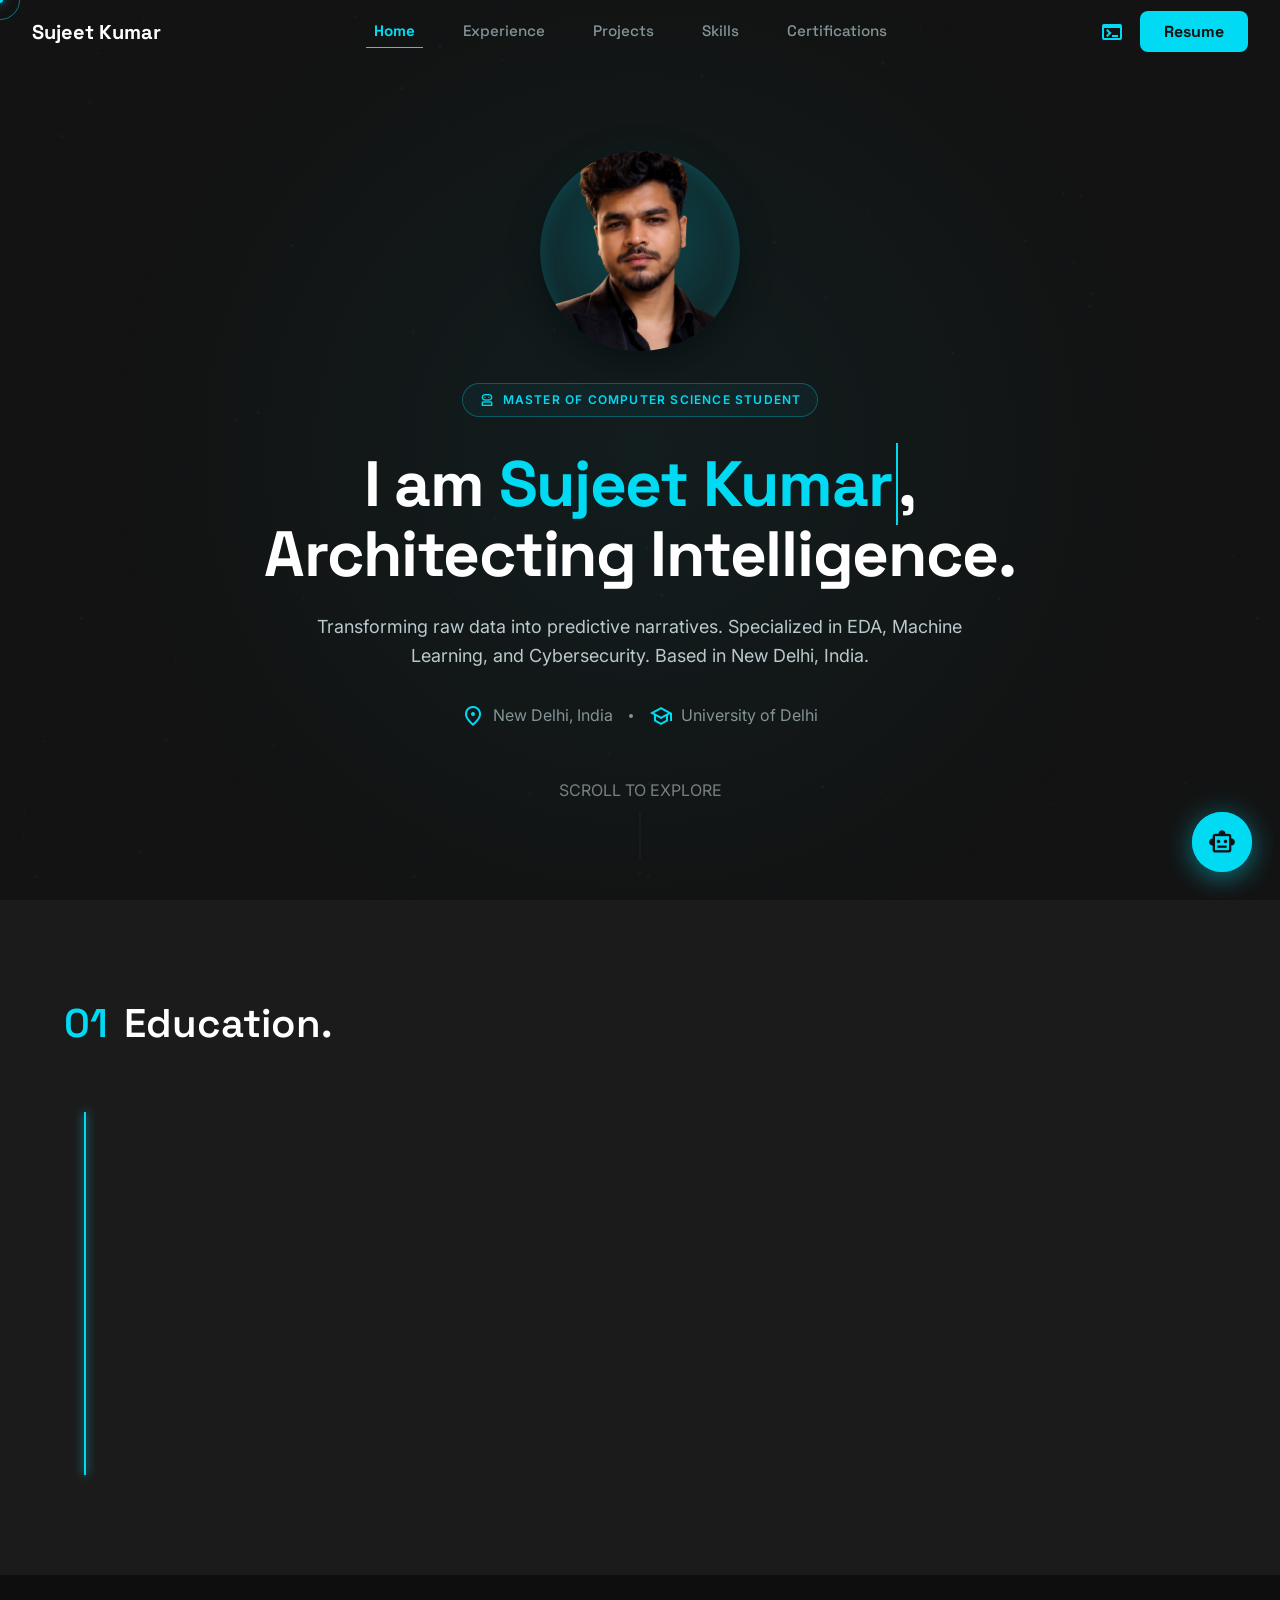
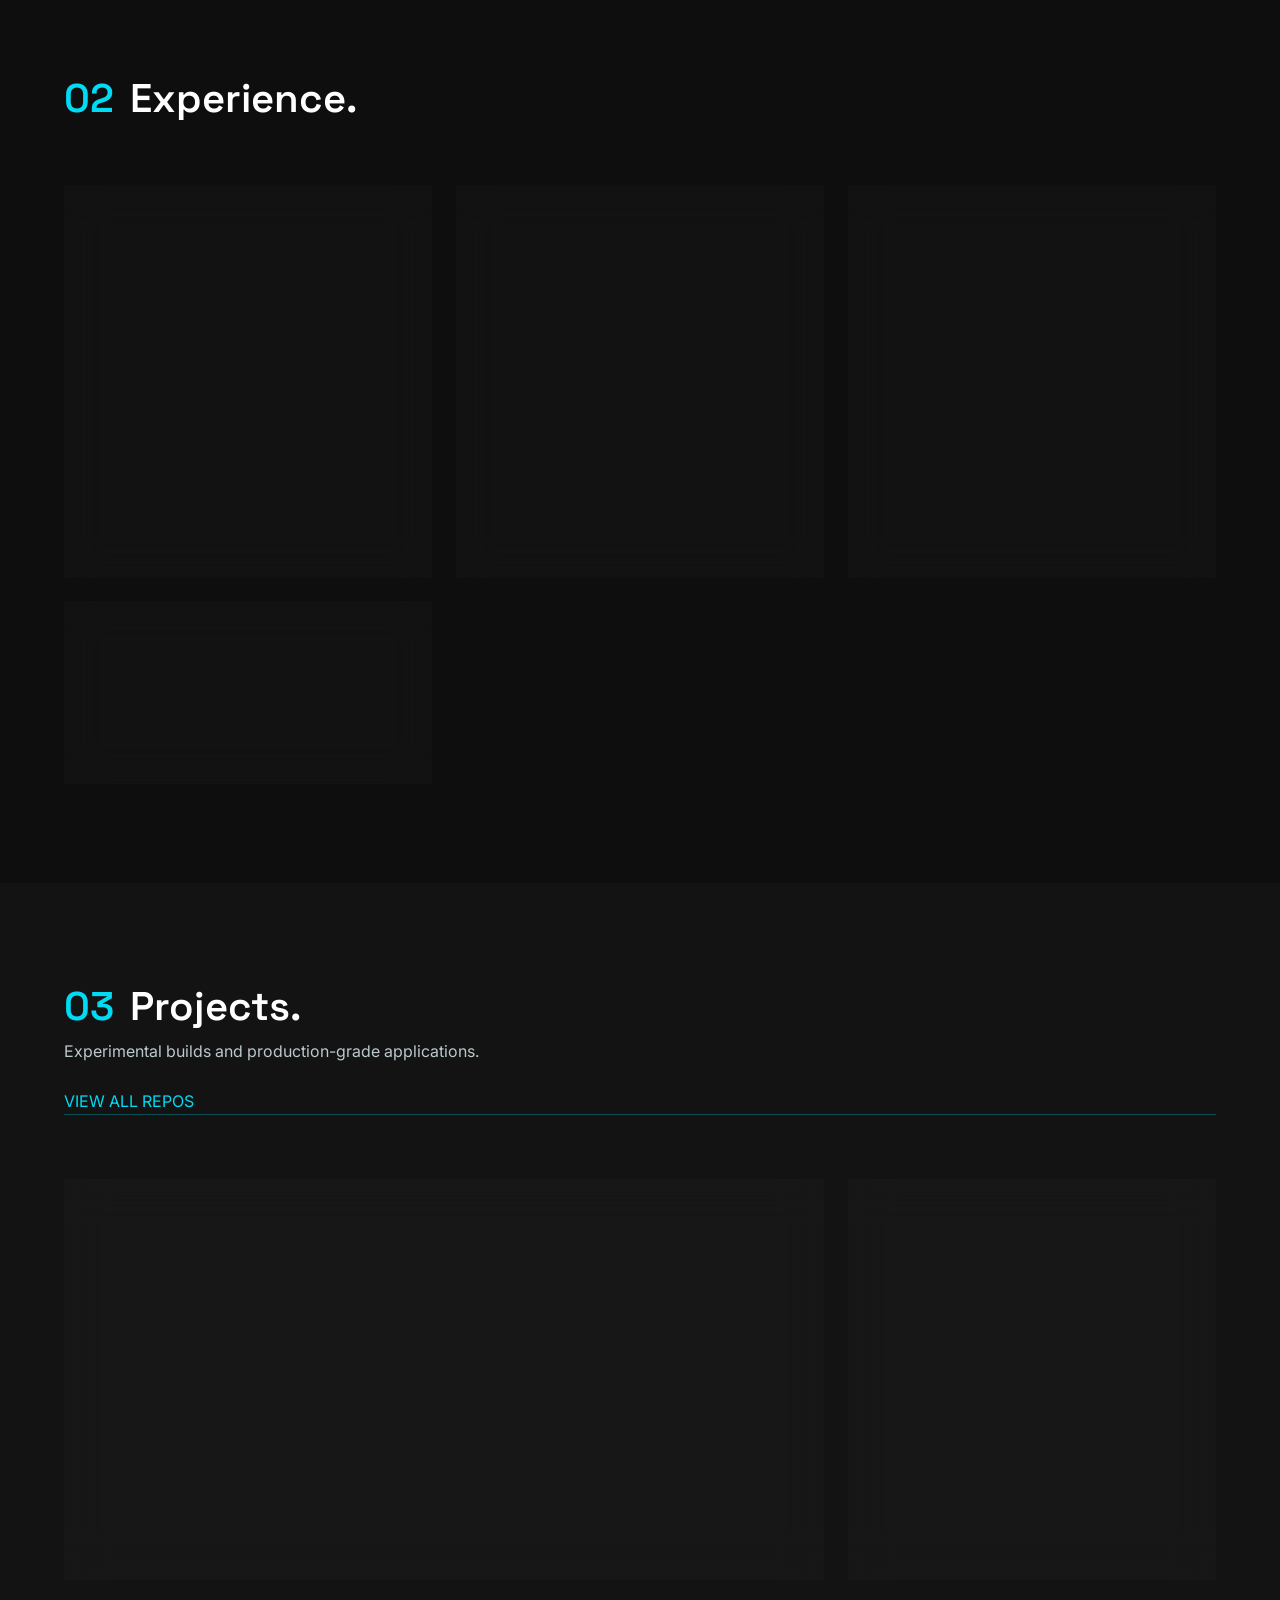
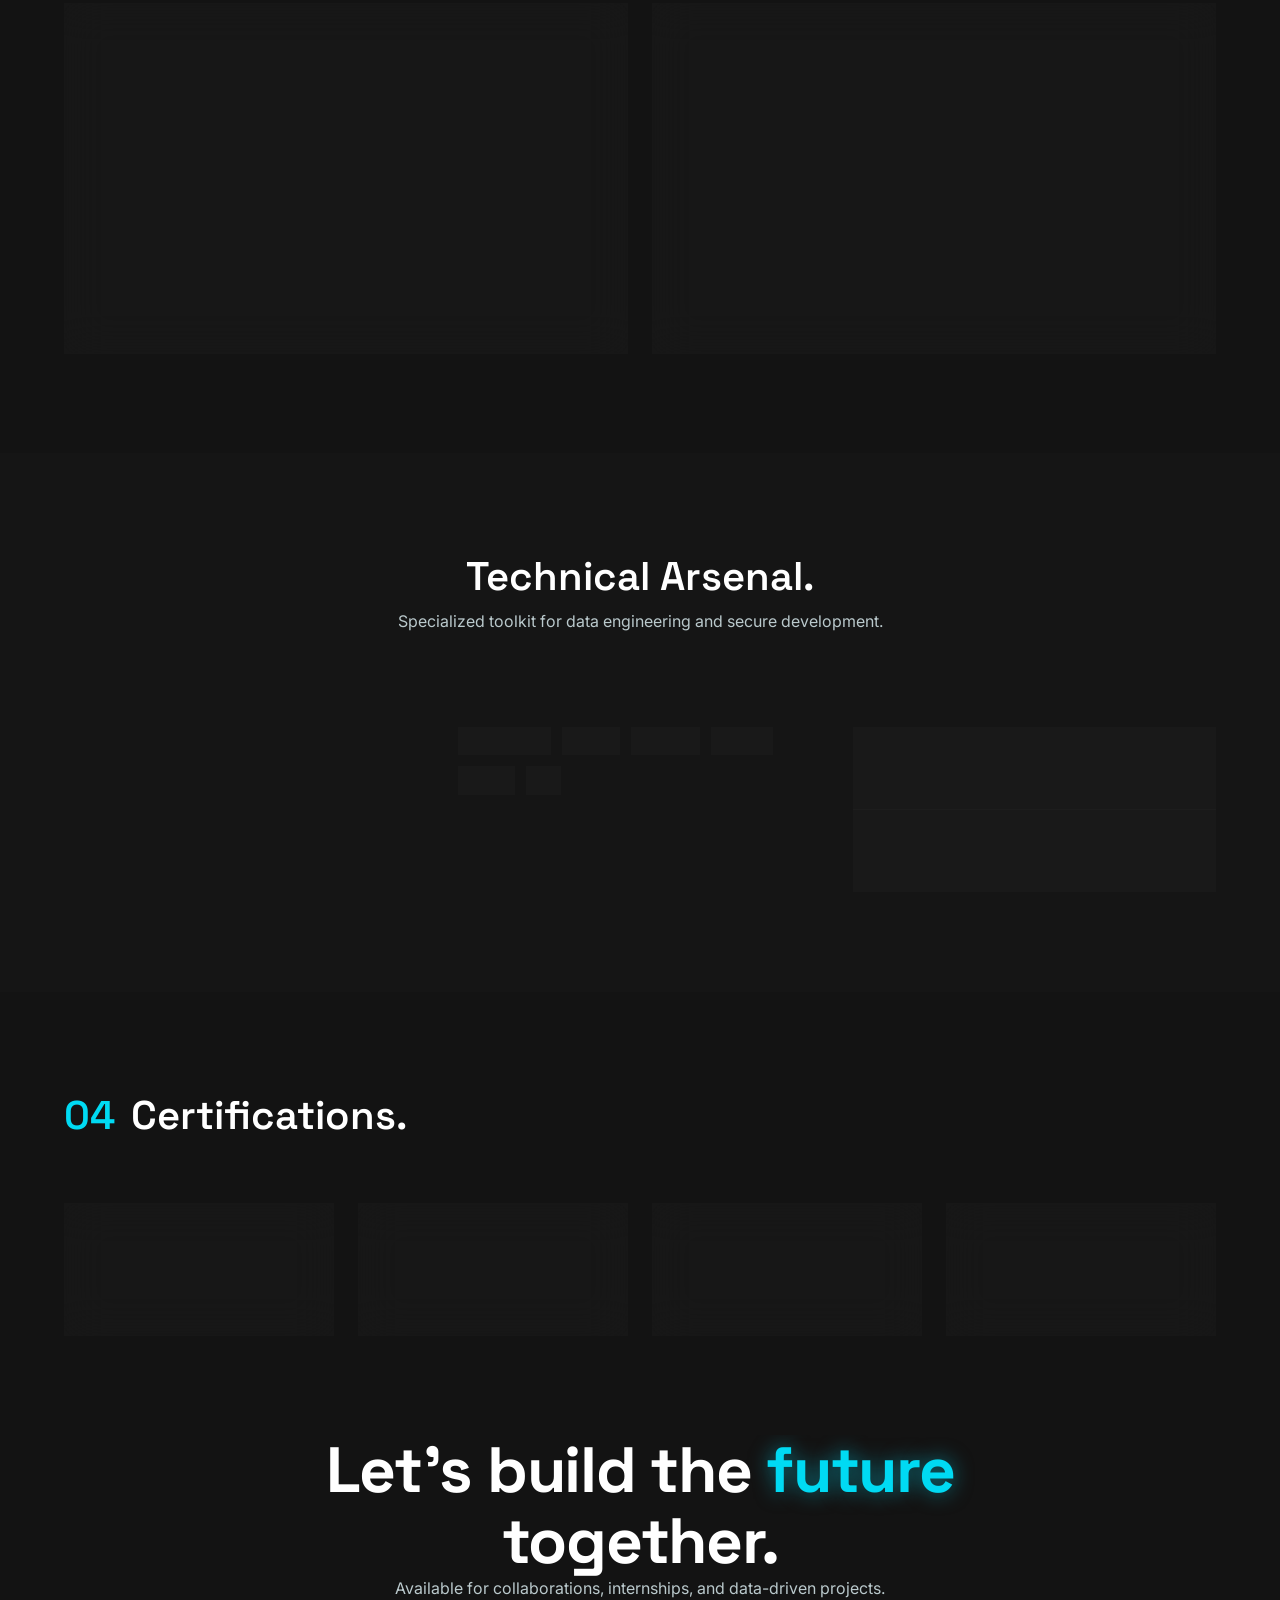
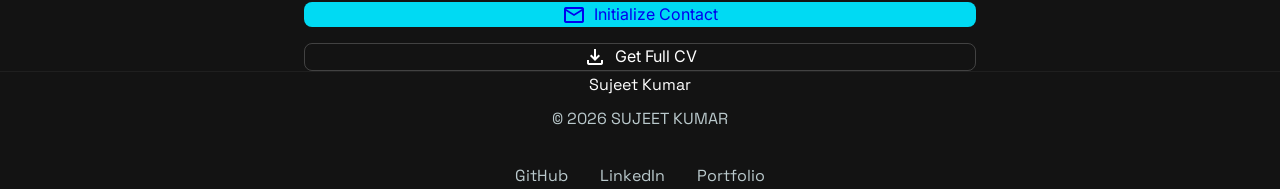
==== commit 2e41e2e2: "fix: remove phone number, version, and tagline from footer" ====
--- a/index.html
+++ b/index.html
@@ -405,9 +405,7 @@
                     <a href="mailto:sujeetk.work@gmail.com" class="px-8 py-4 bg-primary text-background font-inter font-bold rounded-lg hover-scale-105 transition-transform flex items-center justify-center gap-2 shadow-[0_0_20px_rgba(0,218,243,0.4)]" style="text-decoration:none;">
                         <span class="material-symbols-outlined">mail</span> Initialize Contact
                     </a>
-                    <a href="tel:+917004072847" class="px-8 py-4 border border-white-20 text-white font-inter font-bold rounded-lg hover-bg-white-5 transition-all flex items-center justify-center gap-2 hover-border-white-40" style="text-decoration:none;">
-                        <span class="material-symbols-outlined">call</span> +91 7004072847
-                    </a>
+
                     <a href="https://drive.google.com/file/d/1J33merIqm8ABoMrYaaHNbOHnY0uM4cH1/view?usp=sharing" target="_blank" class="px-8 py-4 border border-white-20 text-white font-inter font-bold rounded-lg hover-bg-white-5 transition-all flex items-center justify-center gap-2 hover-border-white-40" style="text-decoration:none;">
                         <span class="material-symbols-outlined">download</span> Get Full CV
                     </a>
@@ -427,10 +425,7 @@
             <a href="https://www.linkedin.com/in/sujeet-kumar-3979841b8/" target="_blank" class="text-muted hover-text-white transition-colors duration-200" style="text-decoration:none;">LinkedIn</a>
             <a href="https://sujeet-kumar-portfolio.vercel.app" target="_blank" class="text-muted hover-text-white transition-colors duration-200" style="text-decoration:none;">Portfolio</a>
         </div>
-        <div class="text-center md-text-right">
-            <p class="text-[10px] text-outline tracking-widest uppercase font-inter">Encoded with Precision</p>
-            <p class="text-xs text-primary font-mono mt-1">v1.0.2-alpha</p>
-        </div>
+
     </footer>
 
     <!-- AI Chat Widget -->
